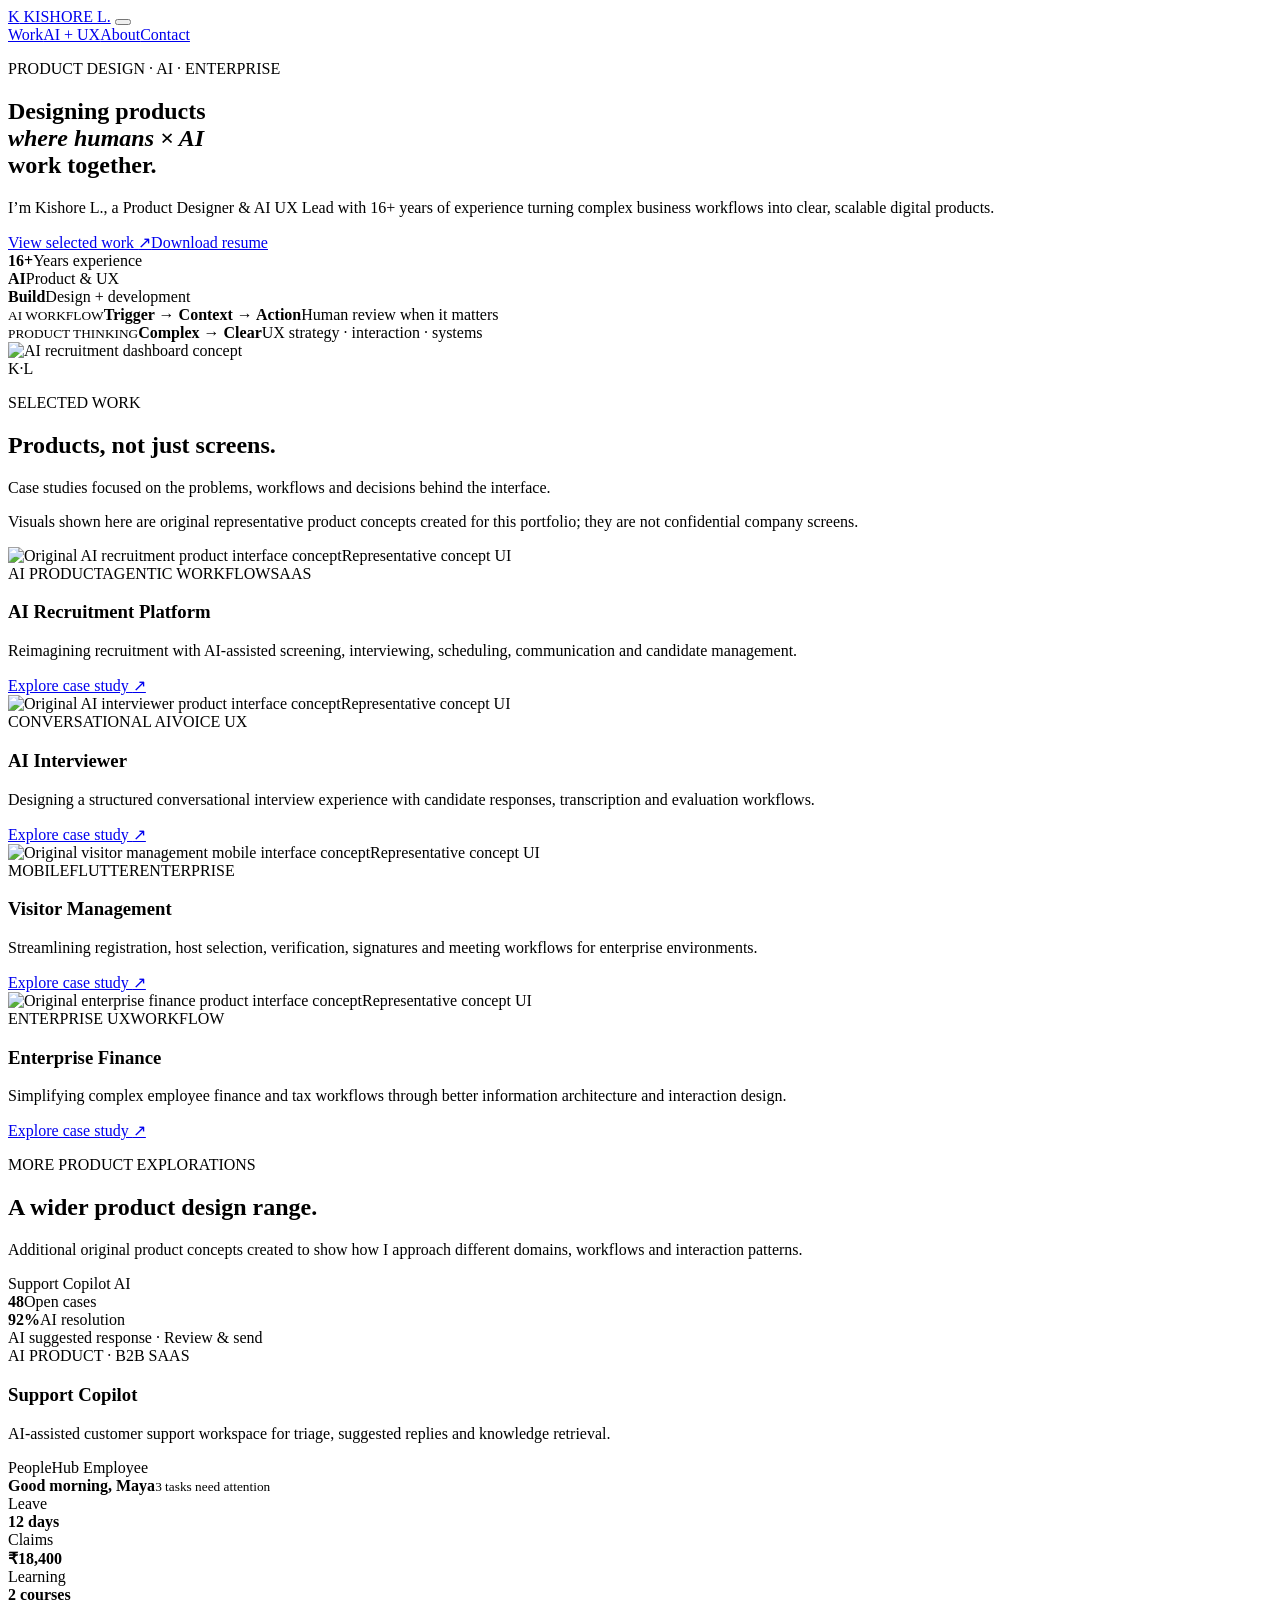
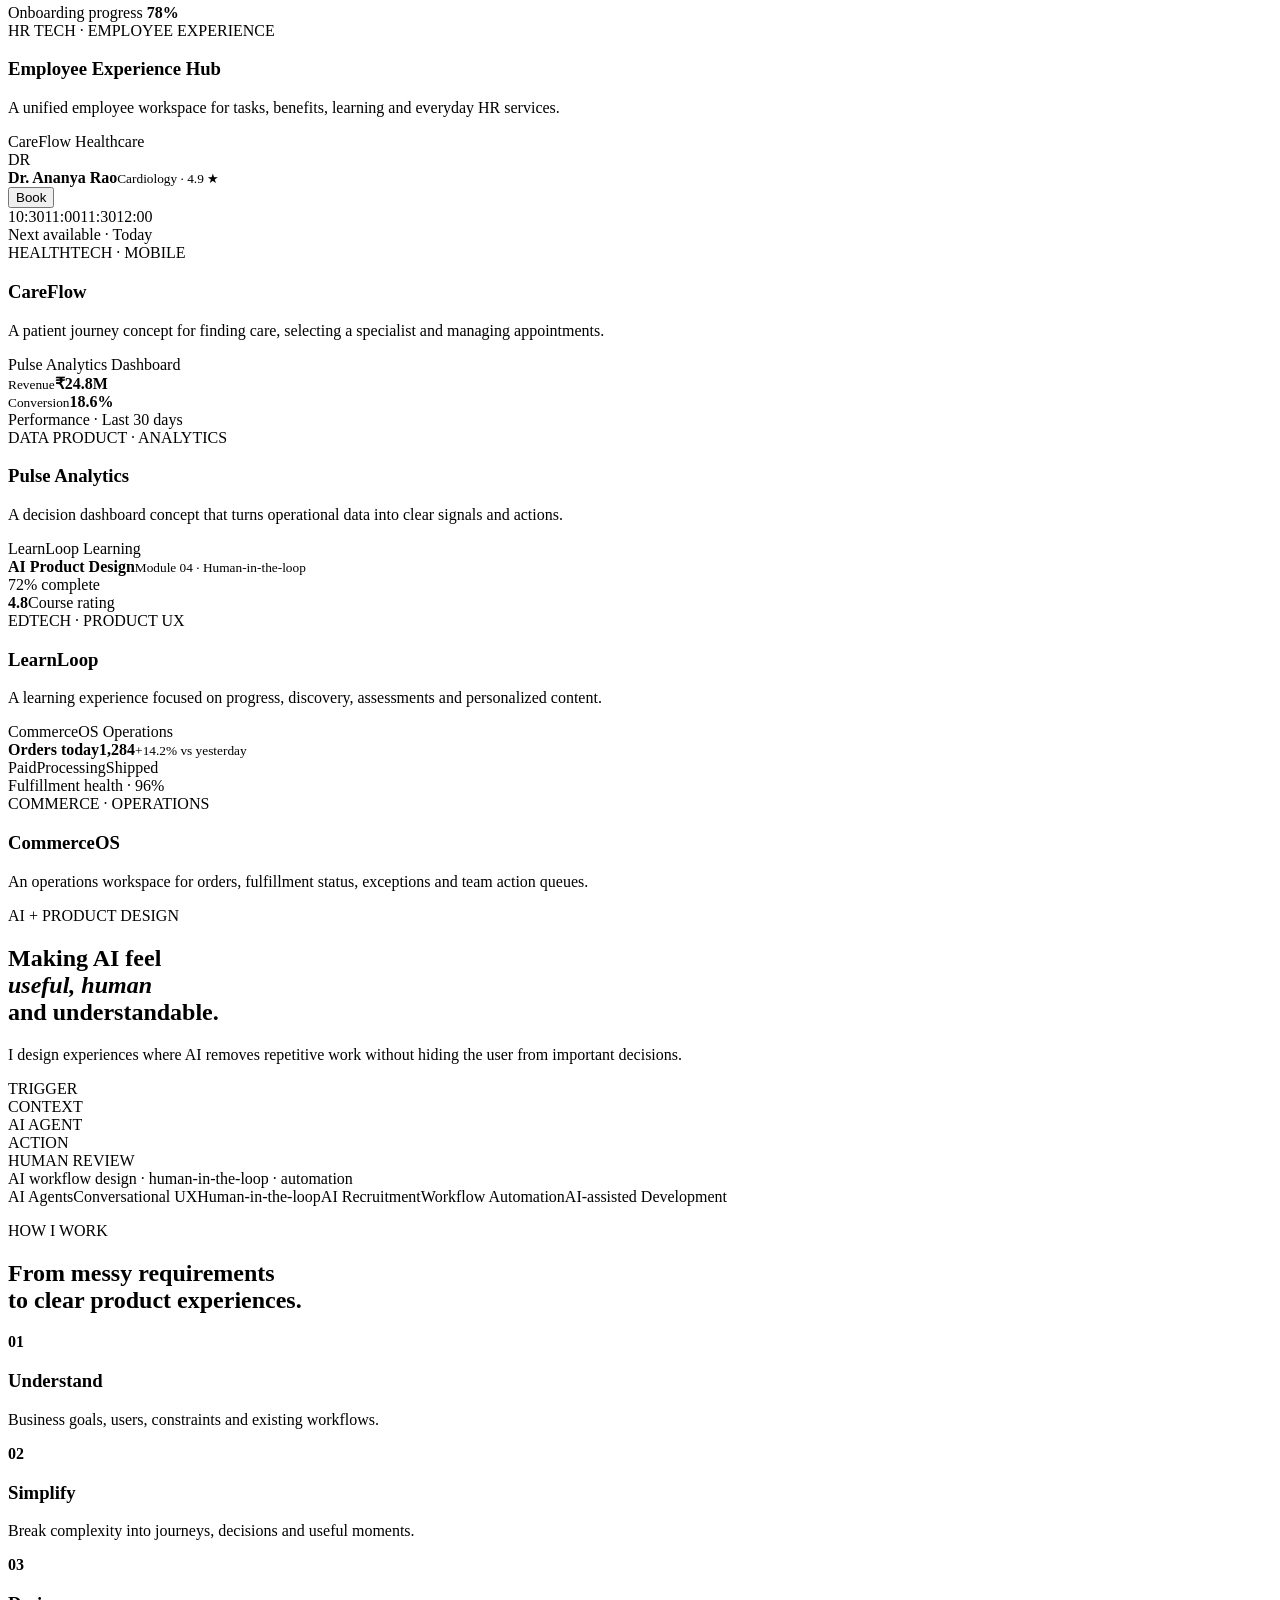
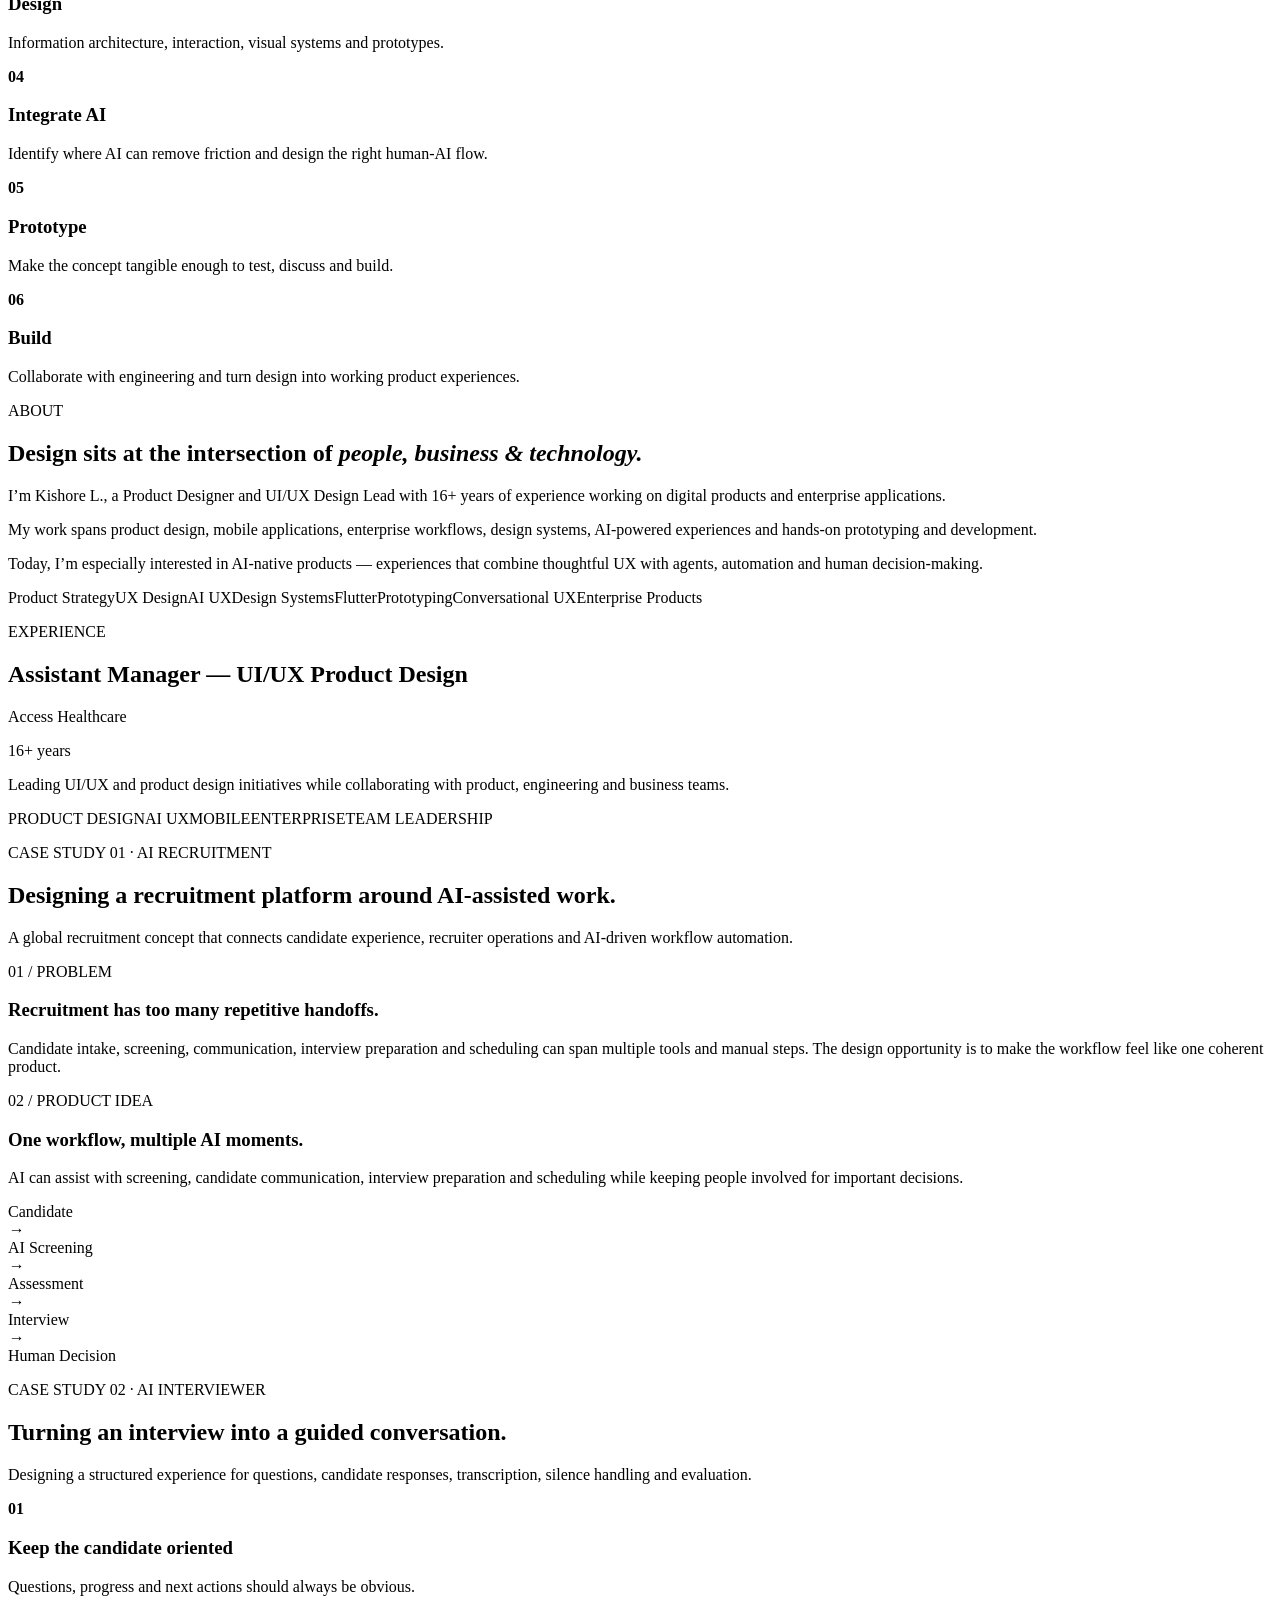
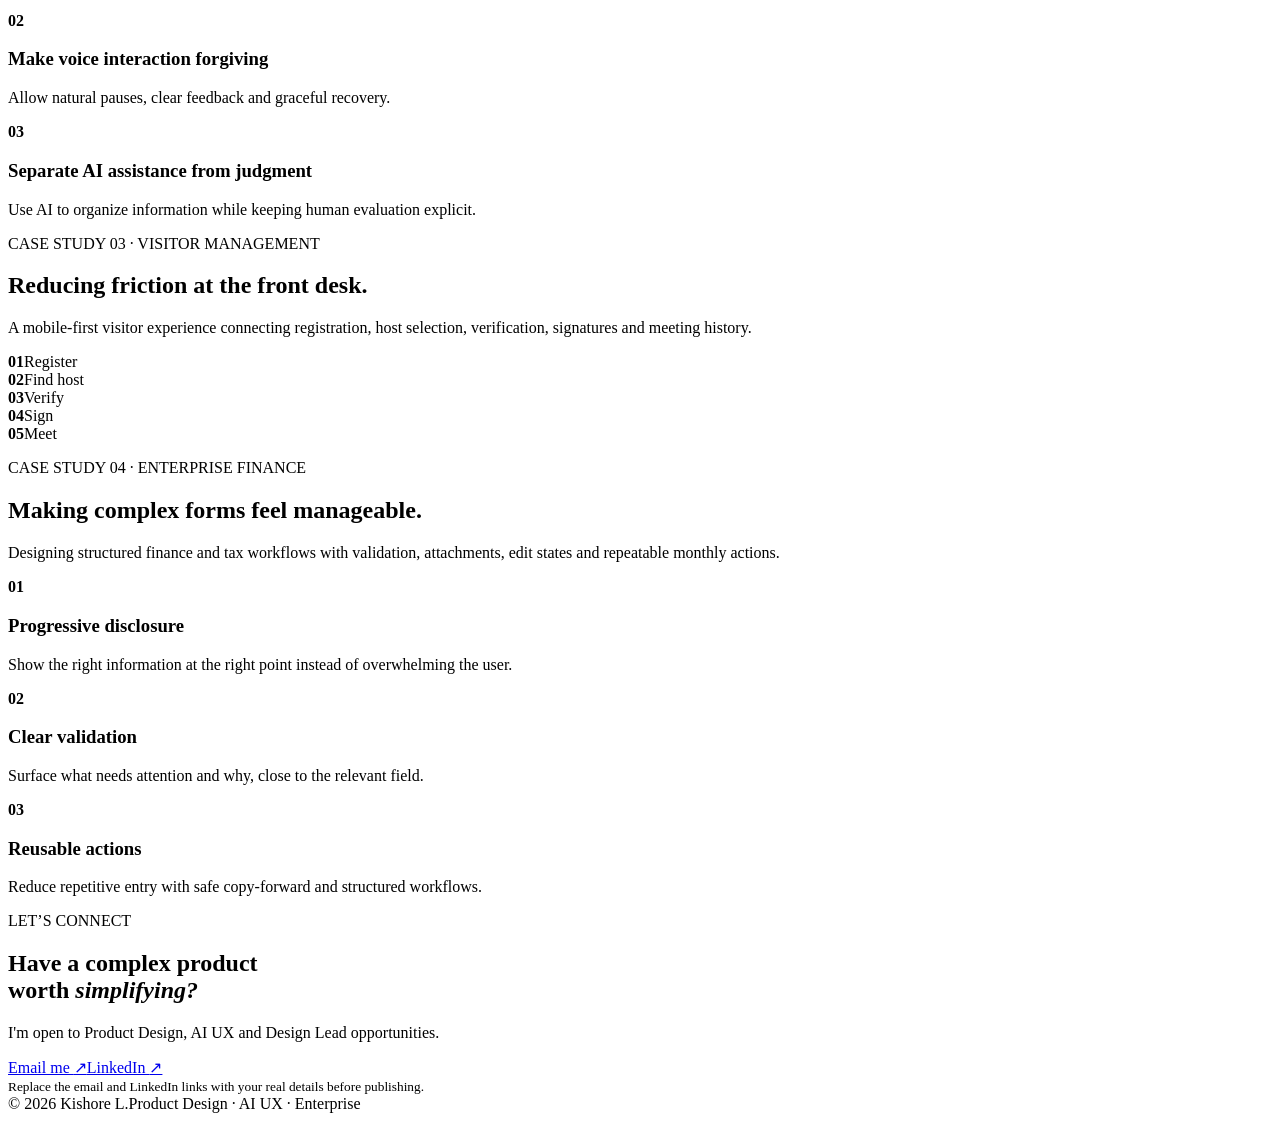
==== index.html @ 714f7d5d "Add portfolio website files" ====
<!doctype html>
<html lang="en">
<head>
  <meta charset="utf-8" />
  <meta name="viewport" content="width=device-width, initial-scale=1" />
  <meta name="description" content="Kishore L. — Product Designer & AI UX Lead. 16+ years designing digital products, enterprise experiences and AI-powered workflows." />
  <title>Kishore L. — Product Designer & AI UX Lead</title>
  <link rel="preconnect" href="https://fonts.googleapis.com">
  <link rel="preconnect" href="https://fonts.gstatic.com" crossorigin>
  <link href="https://fonts.googleapis.com/css2?family=DM+Sans:wght@400;500;600;700&family=Space+Grotesk:wght@500;600;700&display=swap" rel="stylesheet">
  <link rel="stylesheet" href="styles.css" />
</head>
<body>
  <div class="noise"></div>
  <header class="nav-wrap">
    <nav class="nav container">
      <a class="brand" href="#top" aria-label="Kishore home"><span>K</span> KISHORE L.</a>
      <button class="menu-btn" aria-label="Open menu" aria-expanded="false"><i></i><i></i></button>
      <div class="nav-links">
        <a href="#work">Work</a><a href="#ai">AI + UX</a><a href="#about">About</a><a href="#contact">Contact</a>
      </div>
    </nav>
  </header>

  <main id="top">
    <section class="hero container">
      <div class="hero-copy reveal">
        <p class="eyebrow"><span class="dot"></span> PRODUCT DESIGN · AI · ENTERPRISE</p>
        <h1>Designing products<br><em>where humans × AI</em><br>work together.</h1>
        <p class="hero-text">I’m Kishore L., a Product Designer & AI UX Lead with 16+ years of experience turning complex business workflows into clear, scalable digital products.</p>
        <div class="hero-actions"><a class="btn primary" href="#work">View selected work <span>↗</span></a><a class="btn ghost" href="resume.pdf" download>Download resume</a></div>
        <div class="hero-meta"><div><strong>16+</strong><span>Years experience</span></div><div><strong>AI</strong><span>Product & UX</span></div><div><strong>Build</strong><span>Design + development</span></div></div>
      </div>
      <div class="hero-art reveal delay-1" aria-hidden="true">
        <div class="orb orb-a"></div><div class="orb orb-b"></div><div class="grid"></div>
        <div class="floating-card card-a"><small>AI WORKFLOW</small><b>Trigger → Context → Action</b><span>Human review when it matters</span></div>
        <div class="floating-card card-b"><small>PRODUCT THINKING</small><b>Complex → Clear</b><span>UX strategy · interaction · systems</span></div>
        <div class="hero-screen"><img src="assets/recruitment-screen.png" alt="AI recruitment dashboard concept" /></div><div class="monogram">K<span>·</span>L</div>
      </div>
    </section>

    <section id="work" class="section container">
      <div class="section-head reveal"><p class="eyebrow">SELECTED WORK</p><h2>Products, not just screens.</h2><p>Case studies focused on the problems, workflows and decisions behind the interface.</p></div><p class="visual-note reveal">Visuals shown here are original representative product concepts created for this portfolio; they are not confidential company screens.</p>
      <div class="work-grid">
        <article class="project project-feature reveal">
          <div class="project-visual screen-visual"><img src="assets/recruitment-screen.png" alt="Original AI recruitment product interface concept" loading="lazy"><span class="visual-label">Representative concept UI</span></div>
          <div class="project-body"><div class="tags"><span>AI PRODUCT</span><span>AGENTIC WORKFLOW</span><span>SAAS</span></div><h3>AI Recruitment Platform</h3><p>Reimagining recruitment with AI-assisted screening, interviewing, scheduling, communication and candidate management.</p><a href="#case-recruitment" class="case-link">Explore case study <span>↗</span></a></div>
        </article>
        <article class="project reveal delay-1">
          <div class="project-visual screen-visual"><img src="assets/interviewer-screen.png" alt="Original AI interviewer product interface concept" loading="lazy"><span class="visual-label">Representative concept UI</span></div>
          <div class="project-body"><div class="tags"><span>CONVERSATIONAL AI</span><span>VOICE UX</span></div><h3>AI Interviewer</h3><p>Designing a structured conversational interview experience with candidate responses, transcription and evaluation workflows.</p><a href="#case-interviewer" class="case-link">Explore case study <span>↗</span></a></div>
        </article>
        <article class="project reveal delay-2">
          <div class="project-visual screen-visual"><img src="assets/visitor-screen.png" alt="Original visitor management mobile interface concept" loading="lazy"><span class="visual-label">Representative concept UI</span></div>
          <div class="project-body"><div class="tags"><span>MOBILE</span><span>FLUTTER</span><span>ENTERPRISE</span></div><h3>Visitor Management</h3><p>Streamlining registration, host selection, verification, signatures and meeting workflows for enterprise environments.</p><a href="#case-visitor" class="case-link">Explore case study <span>↗</span></a></div>
        </article>
        <article class="project reveal">
          <div class="project-visual screen-visual"><img src="assets/finance-screen.png" alt="Original enterprise finance product interface concept" loading="lazy"><span class="visual-label">Representative concept UI</span></div>
          <div class="project-body"><div class="tags"><span>ENTERPRISE UX</span><span>WORKFLOW</span></div><h3>Enterprise Finance</h3><p>Simplifying complex employee finance and tax workflows through better information architecture and interaction design.</p><a href="#case-finance" class="case-link">Explore case study <span>↗</span></a></div>
        </article>
      </div>
      <section class="concepts-wrap">
        <div class="section-head compact reveal"><p class="eyebrow">MORE PRODUCT EXPLORATIONS</p><h2>A wider product design range.</h2><p>Additional original product concepts created to show how I approach different domains, workflows and interaction patterns.</p></div>
        <div class="concept-grid">
          <article class="concept-card reveal"><div class="concept-art support-art"><div class="mini-top">Support Copilot <span>AI</span></div><div class="mini-row"><b>48</b><span>Open cases</span><i></i></div><div class="mini-row"><b>92%</b><span>AI resolution</span><i></i></div><div class="mini-chat">AI suggested response · Review & send</div></div><div class="concept-body"><span>AI PRODUCT · B2B SAAS</span><h3>Support Copilot</h3><p>AI-assisted customer support workspace for triage, suggested replies and knowledge retrieval.</p></div></article>
          <article class="concept-card reveal delay-1"><div class="concept-art employee-art"><div class="mini-top">PeopleHub <span>Employee</span></div><div class="profile-strip"><b>Good morning, Maya</b><small>3 tasks need attention</small></div><div class="tile-row"><div>Leave<br><b>12 days</b></div><div>Claims<br><b>₹18,400</b></div><div>Learning<br><b>2 courses</b></div></div><div class="mini-progress">Onboarding progress <strong>78%</strong></div></div><div class="concept-body"><span>HR TECH · EMPLOYEE EXPERIENCE</span><h3>Employee Experience Hub</h3><p>A unified employee workspace for tasks, benefits, learning and everyday HR services.</p></div></article>
          <article class="concept-card reveal delay-2"><div class="concept-art health-art"><div class="mini-top">CareFlow <span>Healthcare</span></div><div class="doctor-card"><div class="avatar">DR</div><div><b>Dr. Ananya Rao</b><small>Cardiology · 4.9 ★</small></div><button>Book</button></div><div class="slot-row"><span>10:30</span><span class="active">11:00</span><span>11:30</span><span>12:00</span></div><div class="mini-note">Next available · Today</div></div><div class="concept-body"><span>HEALTHTECH · MOBILE</span><h3>CareFlow</h3><p>A patient journey concept for finding care, selecting a specialist and managing appointments.</p></div></article>
          <article class="concept-card reveal"><div class="concept-art analytics-art"><div class="mini-top">Pulse Analytics <span>Dashboard</span></div><div class="metric-row"><div><small>Revenue</small><b>₹24.8M</b></div><div><small>Conversion</small><b>18.6%</b></div></div><div class="chart-bars"><i></i><i></i><i></i><i></i><i></i><i></i><i></i></div><div class="mini-note">Performance · Last 30 days</div></div><div class="concept-body"><span>DATA PRODUCT · ANALYTICS</span><h3>Pulse Analytics</h3><p>A decision dashboard concept that turns operational data into clear signals and actions.</p></div></article>
          <article class="concept-card reveal delay-1"><div class="concept-art learning-art"><div class="mini-top">LearnLoop <span>Learning</span></div><div class="course-card"><b>AI Product Design</b><small>Module 04 · Human-in-the-loop</small><div class="lesson-progress"><i></i></div><span>72% complete</span></div><div class="mini-row"><b>4.8</b><span>Course rating</span><i></i></div></div><div class="concept-body"><span>EDTECH · PRODUCT UX</span><h3>LearnLoop</h3><p>A learning experience focused on progress, discovery, assessments and personalized content.</p></div></article>
          <article class="concept-card reveal delay-2"><div class="concept-art commerce-art"><div class="mini-top">CommerceOS <span>Operations</span></div><div class="order-card"><b>Orders today</b><strong>1,284</strong><small>+14.2% vs yesterday</small></div><div class="status-row"><span>Paid</span><span>Processing</span><span>Shipped</span></div><div class="mini-note">Fulfillment health · 96%</div></div><div class="concept-body"><span>COMMERCE · OPERATIONS</span><h3>CommerceOS</h3><p>An operations workspace for orders, fulfillment status, exceptions and team action queues.</p></div></article>
        </div>
      </section>
    </section>

    <section id="ai" class="ai-section">
      <div class="container ai-inner">
        <div class="ai-copy reveal"><p class="eyebrow light">AI + PRODUCT DESIGN</p><h2>Making AI feel<br><em>useful, human</em><br>and understandable.</h2><p>I design experiences where AI removes repetitive work without hiding the user from important decisions.</p></div>
        <div class="ai-system reveal delay-1"><div class="node node-trigger">TRIGGER</div><div class="connector c1"></div><div class="node node-context">CONTEXT</div><div class="connector c2"></div><div class="node node-agent">AI AGENT</div><div class="connector c3"></div><div class="node node-action">ACTION</div><div class="connector c4"></div><div class="node node-human">HUMAN REVIEW</div><div class="system-caption">AI workflow design · human-in-the-loop · automation</div></div>
        <div class="ai-pills reveal"><span>AI Agents</span><span>Conversational UX</span><span>Human-in-the-loop</span><span>AI Recruitment</span><span>Workflow Automation</span><span>AI-assisted Development</span></div>
      </div>
    </section>

    <section class="process section container"><div class="section-head reveal"><p class="eyebrow">HOW I WORK</p><h2>From messy requirements<br>to clear product experiences.</h2></div><div class="steps"><div class="step reveal"><b>01</b><h3>Understand</h3><p>Business goals, users, constraints and existing workflows.</p></div><div class="step reveal delay-1"><b>02</b><h3>Simplify</h3><p>Break complexity into journeys, decisions and useful moments.</p></div><div class="step reveal delay-2"><b>03</b><h3>Design</h3><p>Information architecture, interaction, visual systems and prototypes.</p></div><div class="step reveal delay-3"><b>04</b><h3>Integrate AI</h3><p>Identify where AI can remove friction and design the right human-AI flow.</p></div><div class="step reveal"><b>05</b><h3>Prototype</h3><p>Make the concept tangible enough to test, discuss and build.</p></div><div class="step reveal delay-1"><b>06</b><h3>Build</h3><p>Collaborate with engineering and turn design into working product experiences.</p></div></div></section>

    <section id="about" class="about section"><div class="container about-grid"><div class="about-title reveal"><p class="eyebrow">ABOUT</p><h2>Design sits at the intersection of <em>people, business & technology.</em></h2></div><div class="about-copy reveal delay-1"><p>I’m Kishore L., a Product Designer and UI/UX Design Lead with 16+ years of experience working on digital products and enterprise applications.</p><p>My work spans product design, mobile applications, enterprise workflows, design systems, AI-powered experiences and hands-on prototyping and development.</p><p>Today, I’m especially interested in AI-native products — experiences that combine thoughtful UX with agents, automation and human decision-making.</p><div class="skill-cloud"><span>Product Strategy</span><span>UX Design</span><span>AI UX</span><span>Design Systems</span><span>Flutter</span><span>Prototyping</span><span>Conversational UX</span><span>Enterprise Products</span></div></div></div></section>

    <section class="experience section container"><div class="experience-card reveal"><div><p class="eyebrow">EXPERIENCE</p><h2>Assistant Manager — UI/UX Product Design</h2><p class="company">Access Healthcare</p></div><div class="experience-right"><span>16+ years</span><p>Leading UI/UX and product design initiatives while collaborating with product, engineering and business teams.</p><div class="exp-tags"><span>PRODUCT DESIGN</span><span>AI UX</span><span>MOBILE</span><span>ENTERPRISE</span><span>TEAM LEADERSHIP</span></div></div></div></section>

    <section class="case-study section container" id="case-recruitment"><div class="case-header reveal"><p class="eyebrow">CASE STUDY 01 · AI RECRUITMENT</p><h2>Designing a recruitment platform around AI-assisted work.</h2><p class="case-lead">A global recruitment concept that connects candidate experience, recruiter operations and AI-driven workflow automation.</p></div><div class="case-grid"><div class="case-block reveal"><span>01 / PROBLEM</span><h3>Recruitment has too many repetitive handoffs.</h3><p>Candidate intake, screening, communication, interview preparation and scheduling can span multiple tools and manual steps. The design opportunity is to make the workflow feel like one coherent product.</p></div><div class="case-block reveal delay-1"><span>02 / PRODUCT IDEA</span><h3>One workflow, multiple AI moments.</h3><p>AI can assist with screening, candidate communication, interview preparation and scheduling while keeping people involved for important decisions.</p></div><div class="case-flow reveal"><div>Candidate</div><i>→</i><div>AI Screening</div><i>→</i><div>Assessment</div><i>→</i><div>Interview</div><i>→</i><div>Human Decision</div></div></div></section>

    <section class="case-study section container" id="case-interviewer"><div class="case-header reveal"><p class="eyebrow">CASE STUDY 02 · AI INTERVIEWER</p><h2>Turning an interview into a guided conversation.</h2><p class="case-lead">Designing a structured experience for questions, candidate responses, transcription, silence handling and evaluation.</p></div><div class="principles"><div class="principle reveal"><b>01</b><h3>Keep the candidate oriented</h3><p>Questions, progress and next actions should always be obvious.</p></div><div class="principle reveal delay-1"><b>02</b><h3>Make voice interaction forgiving</h3><p>Allow natural pauses, clear feedback and graceful recovery.</p></div><div class="principle reveal delay-2"><b>03</b><h3>Separate AI assistance from judgment</h3><p>Use AI to organize information while keeping human evaluation explicit.</p></div></div></section>

    <section class="case-study section container" id="case-visitor"><div class="case-header reveal"><p class="eyebrow">CASE STUDY 03 · VISITOR MANAGEMENT</p><h2>Reducing friction at the front desk.</h2><p class="case-lead">A mobile-first visitor experience connecting registration, host selection, verification, signatures and meeting history.</p></div><div class="journey reveal"><div><b>01</b><span>Register</span></div><div><b>02</b><span>Find host</span></div><div><b>03</b><span>Verify</span></div><div><b>04</b><span>Sign</span></div><div><b>05</b><span>Meet</span></div></div></section>

    <section class="case-study section container" id="case-finance"><div class="case-header reveal"><p class="eyebrow">CASE STUDY 04 · ENTERPRISE FINANCE</p><h2>Making complex forms feel manageable.</h2><p class="case-lead">Designing structured finance and tax workflows with validation, attachments, edit states and repeatable monthly actions.</p></div><div class="principles"><div class="principle reveal"><b>01</b><h3>Progressive disclosure</h3><p>Show the right information at the right point instead of overwhelming the user.</p></div><div class="principle reveal delay-1"><b>02</b><h3>Clear validation</h3><p>Surface what needs attention and why, close to the relevant field.</p></div><div class="principle reveal delay-2"><b>03</b><h3>Reusable actions</h3><p>Reduce repetitive entry with safe copy-forward and structured workflows.</p></div></div></section>

    <section id="contact" class="contact section"><div class="container contact-inner reveal"><p class="eyebrow light">LET’S CONNECT</p><h2>Have a complex product<br>worth <em>simplifying?</em></h2><p>I'm open to Product Design, AI UX and Design Lead opportunities.</p><div class="contact-actions"><a class="btn light-btn" href="mailto:your.email@example.com">Email me <span>↗</span></a><a class="btn outline-light" href="https://www.linkedin.com/" target="_blank" rel="noreferrer">LinkedIn <span>↗</span></a></div><small>Replace the email and LinkedIn links with your real details before publishing.</small></div></section>
  </main>

  <footer class="footer"><div class="container"><span>© 2026 Kishore L.</span><span>Product Design · AI UX · Enterprise</span></div></footer>
  <script src="script.js"></script>
</body>
</html>
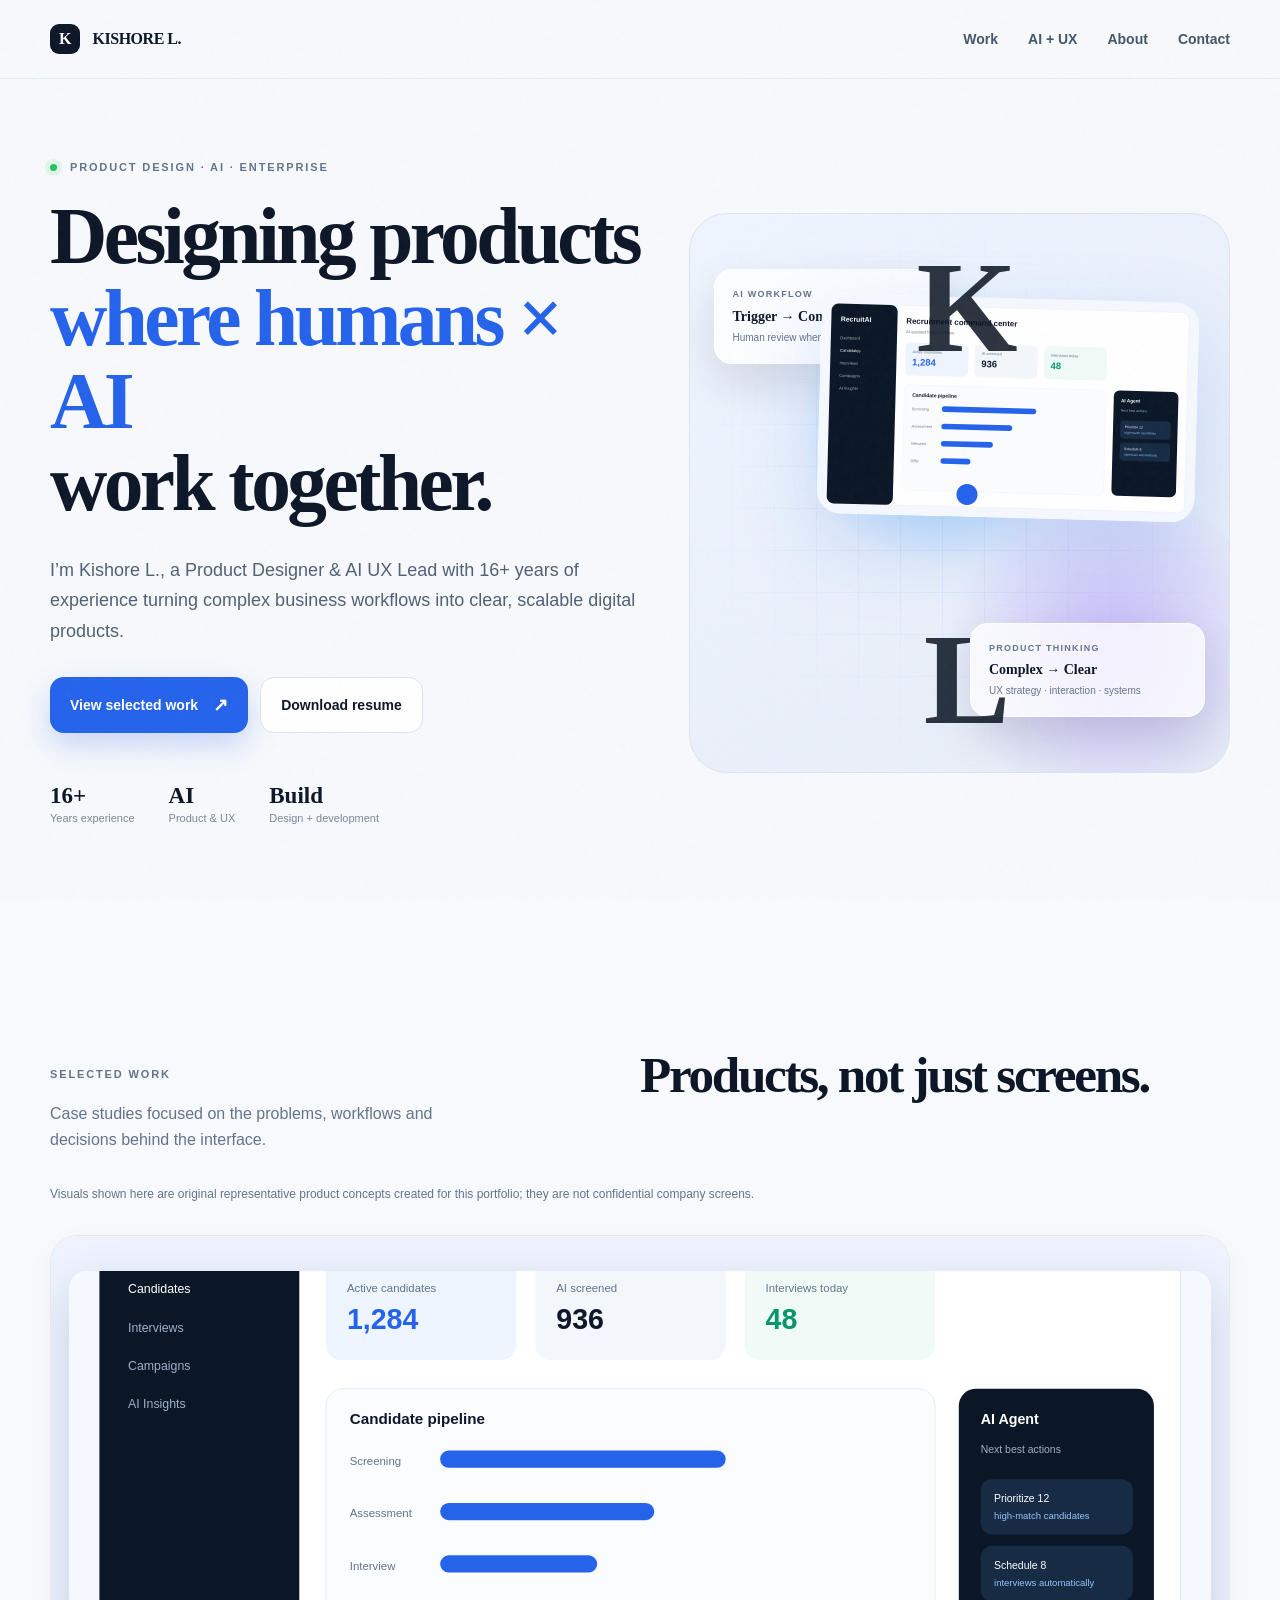
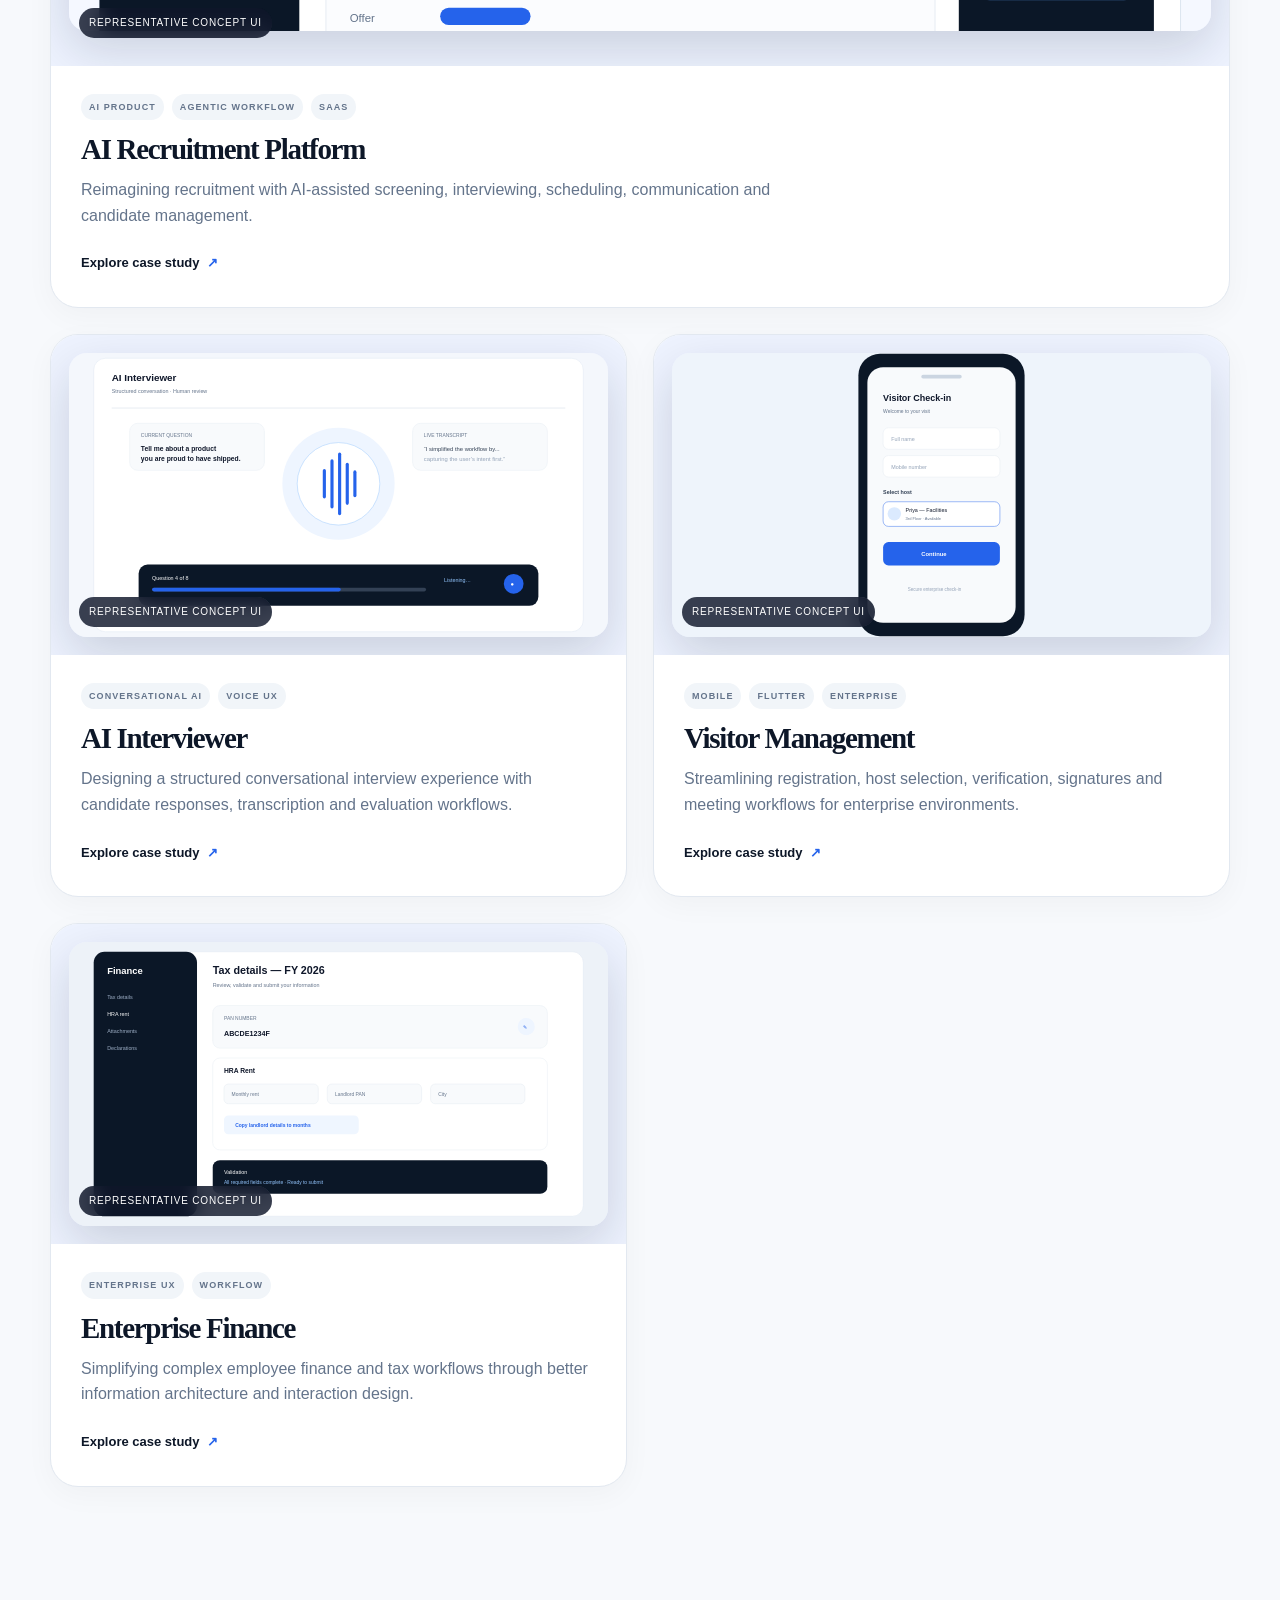
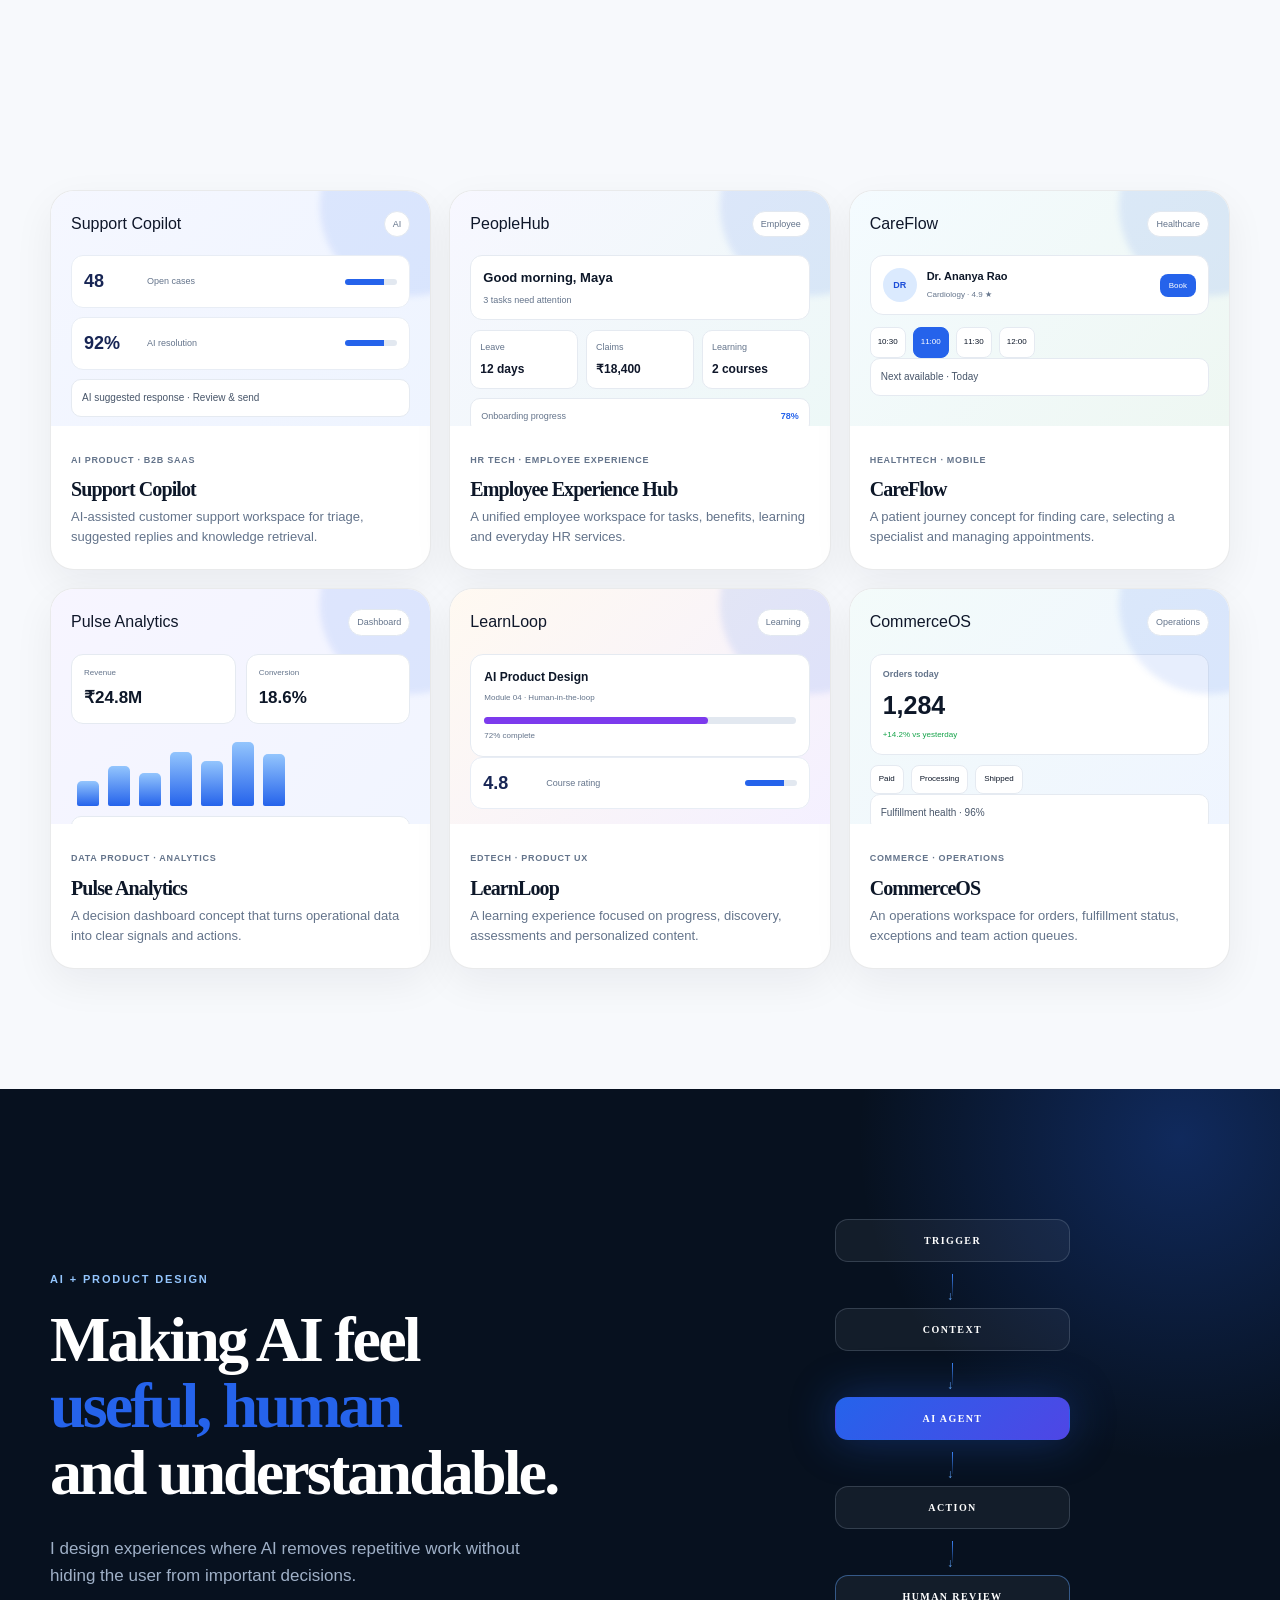
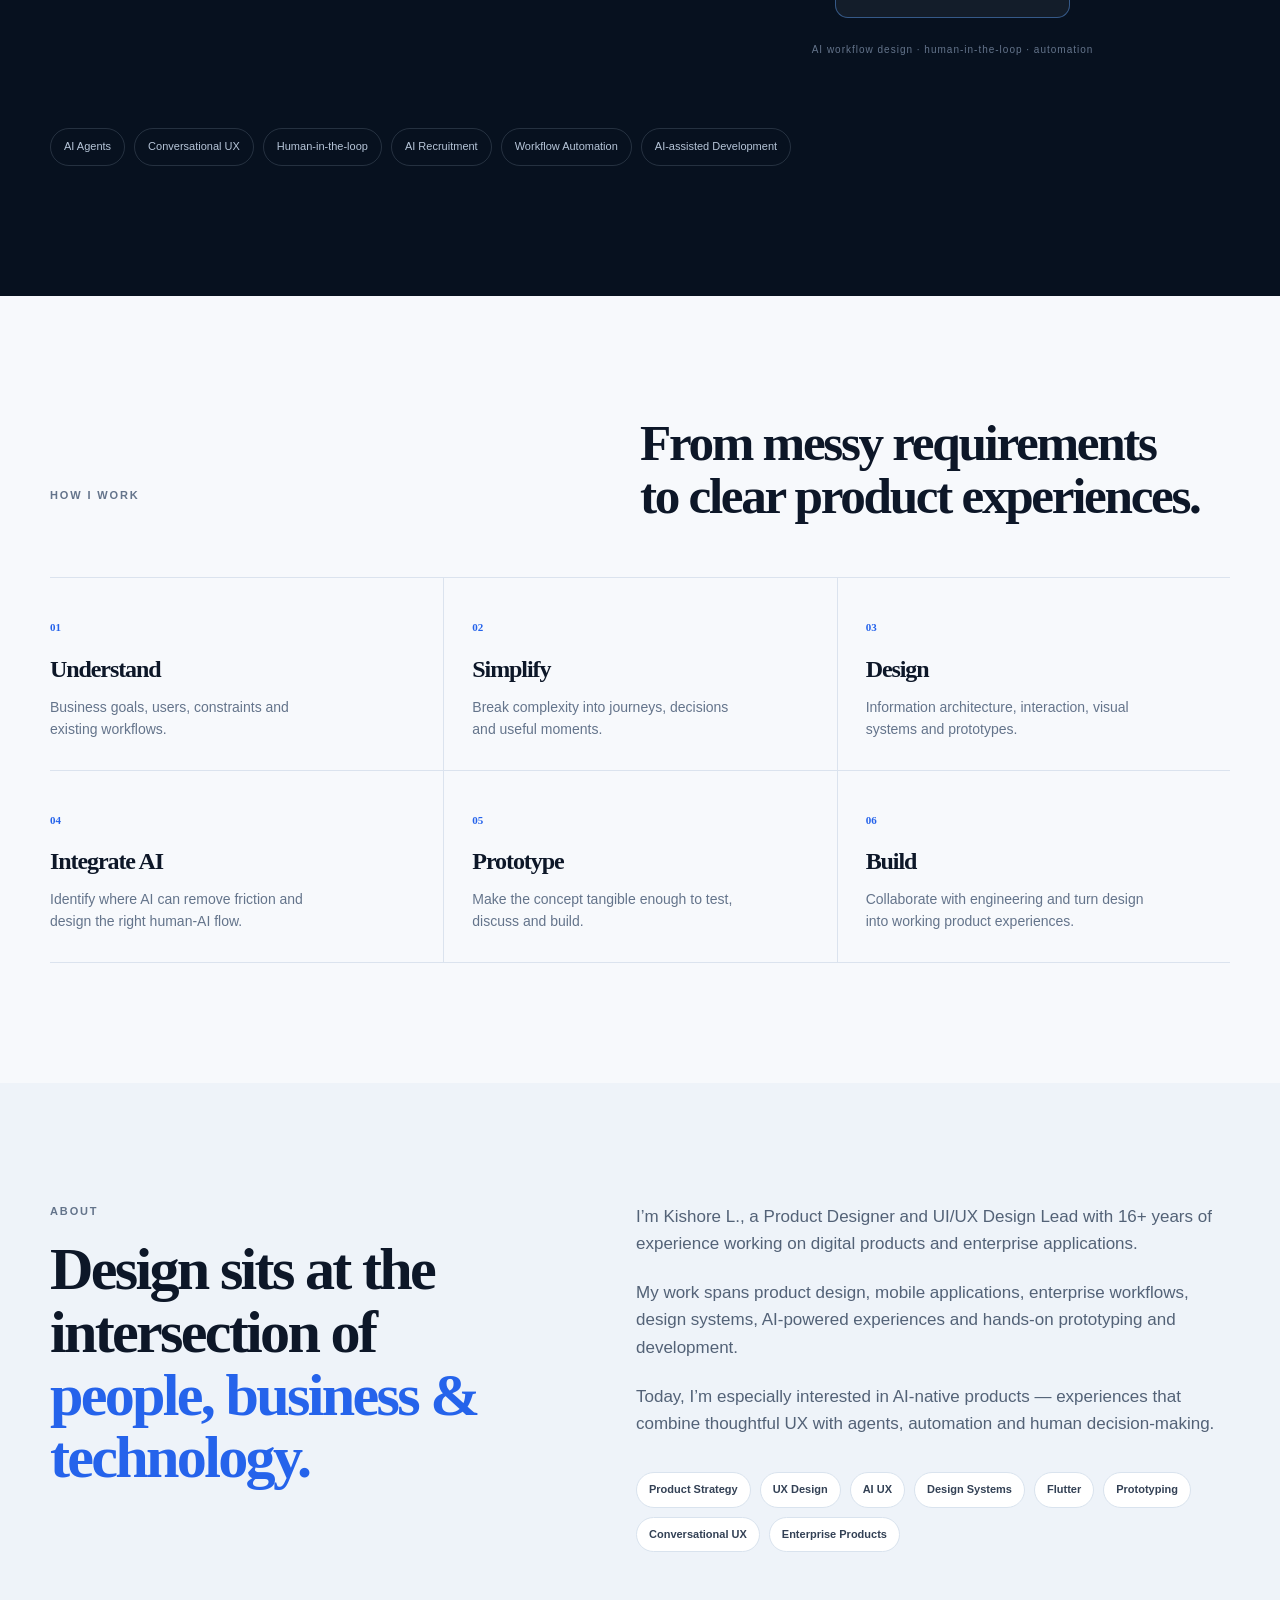
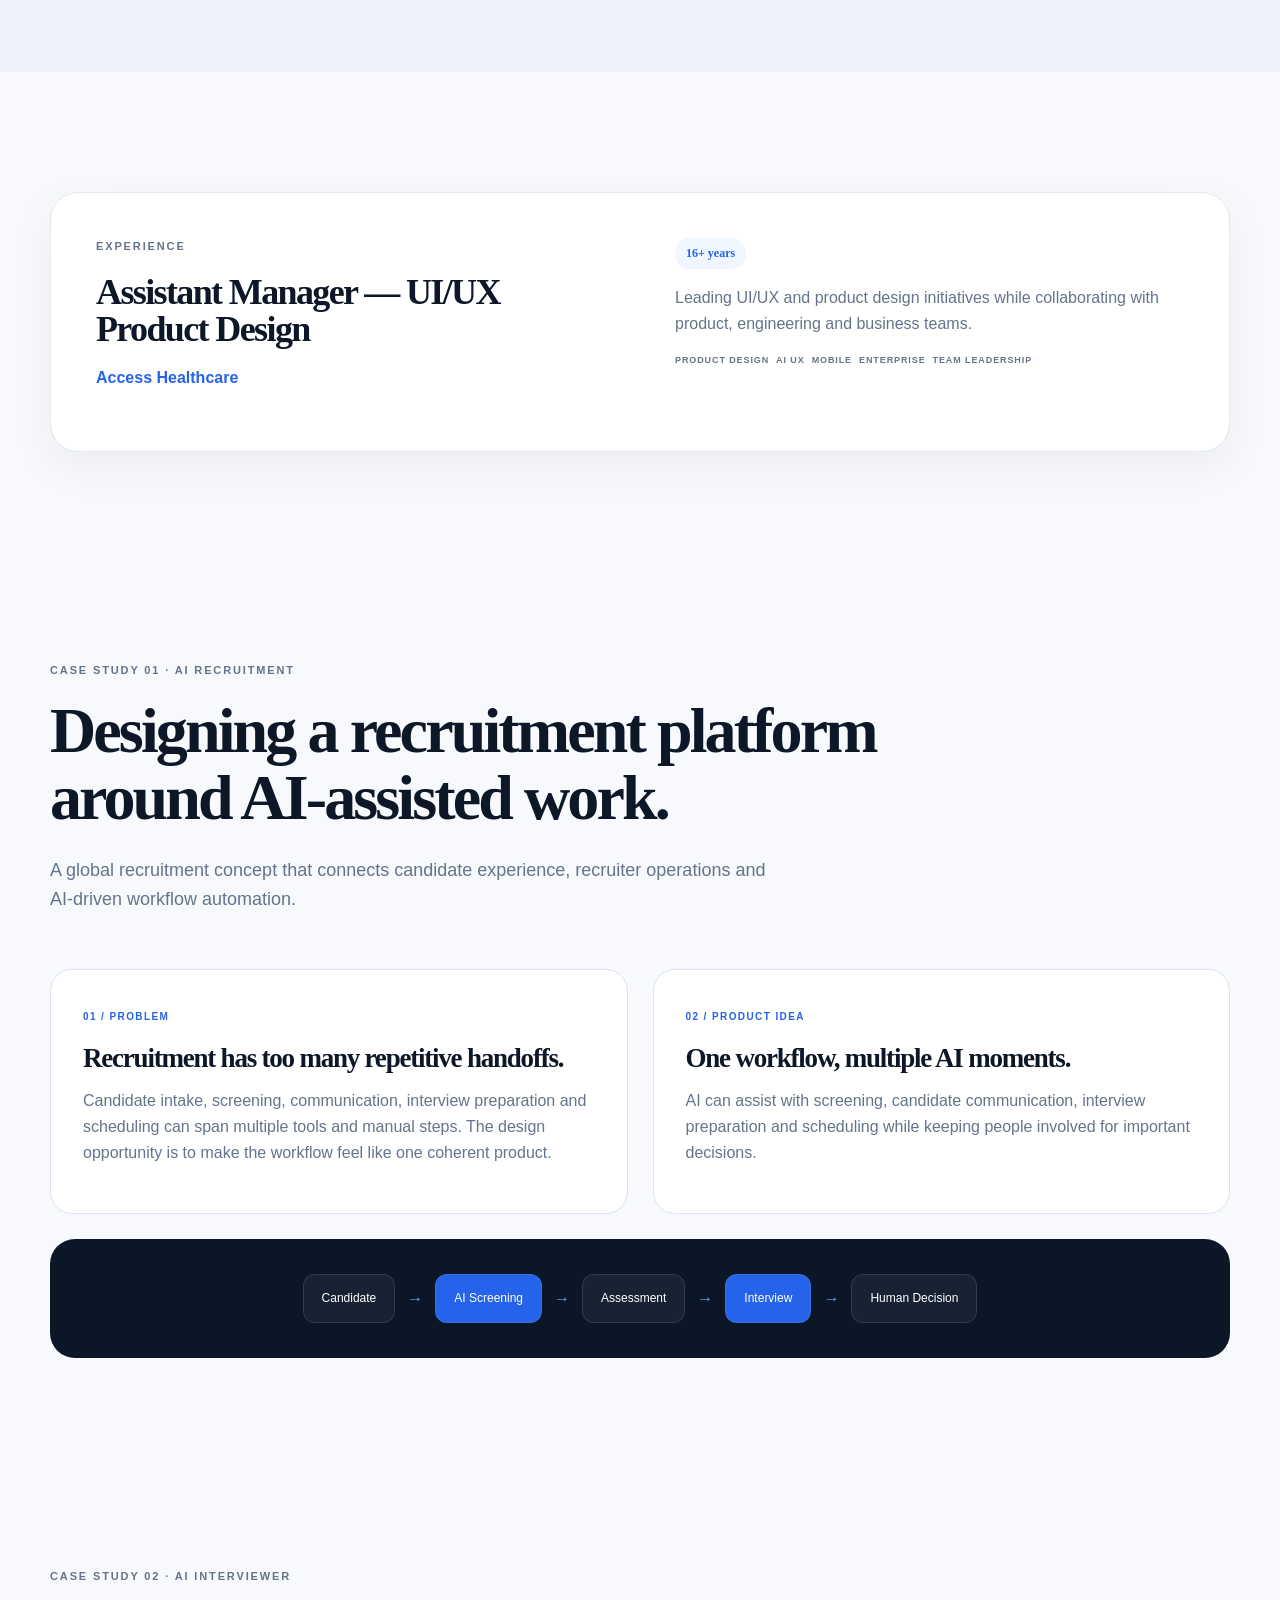
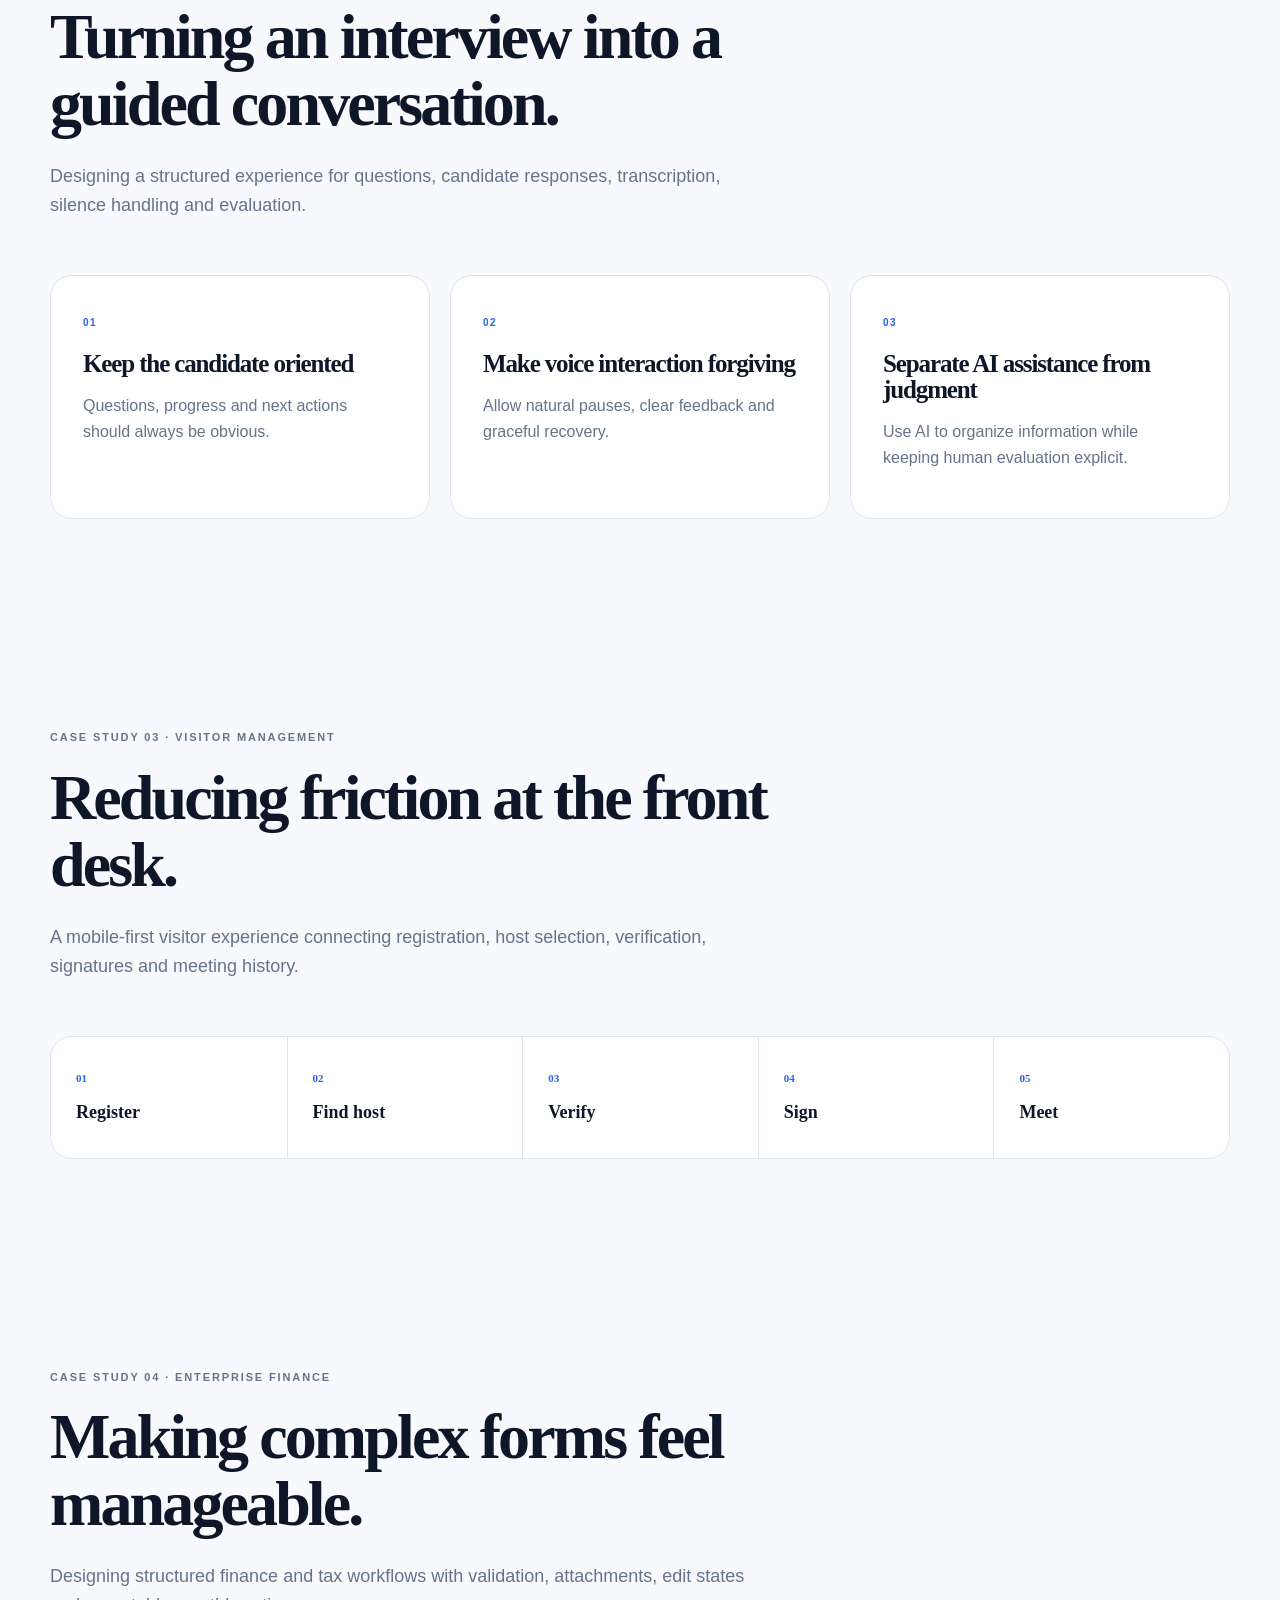
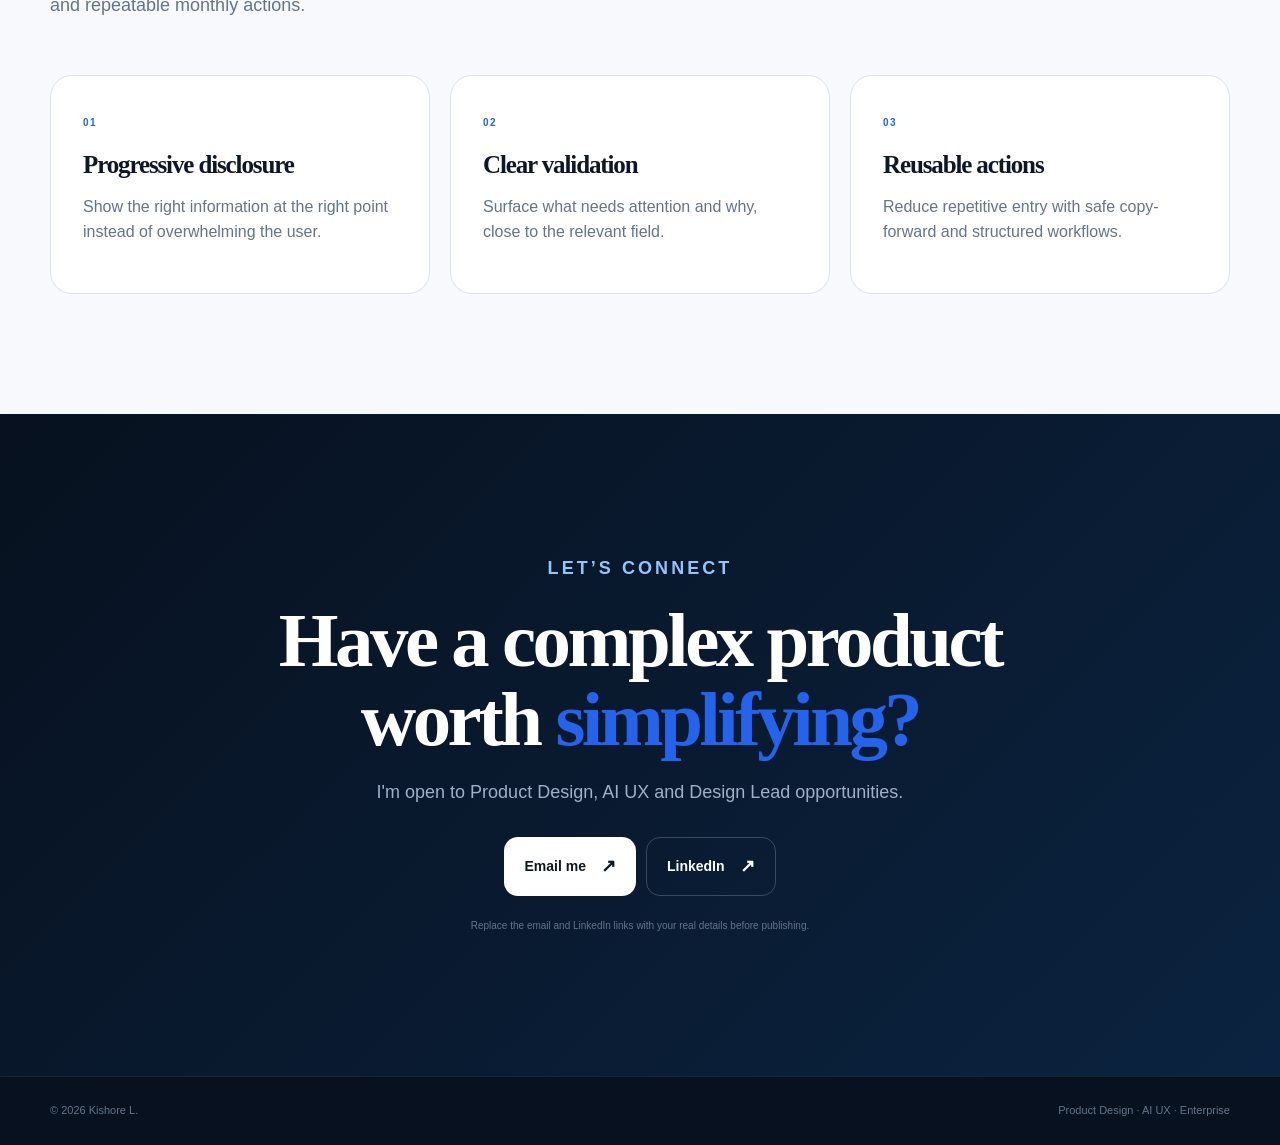
==== commit 618bc812: "Use lightweight SVG portfolio visuals" ====
--- a/index.html
+++ b/index.html
@@ -35,7 +35,7 @@
         <div class="orb orb-a"></div><div class="orb orb-b"></div><div class="grid"></div>
         <div class="floating-card card-a"><small>AI WORKFLOW</small><b>Trigger → Context → Action</b><span>Human review when it matters</span></div>
         <div class="floating-card card-b"><small>PRODUCT THINKING</small><b>Complex → Clear</b><span>UX strategy · interaction · systems</span></div>
-        <div class="hero-screen"><img src="assets/recruitment-screen.png" alt="AI recruitment dashboard concept" /></div><div class="monogram">K<span>·</span>L</div>
+        <div class="hero-screen"><img src="assets/recruitment-screen.svg" alt="AI recruitment dashboard concept" /></div><div class="monogram">K<span>·</span>L</div>
       </div>
     </section>
 
@@ -43,19 +43,19 @@
       <div class="section-head reveal"><p class="eyebrow">SELECTED WORK</p><h2>Products, not just screens.</h2><p>Case studies focused on the problems, workflows and decisions behind the interface.</p></div><p class="visual-note reveal">Visuals shown here are original representative product concepts created for this portfolio; they are not confidential company screens.</p>
       <div class="work-grid">
         <article class="project project-feature reveal">
-          <div class="project-visual screen-visual"><img src="assets/recruitment-screen.png" alt="Original AI recruitment product interface concept" loading="lazy"><span class="visual-label">Representative concept UI</span></div>
+          <div class="project-visual screen-visual"><img src="assets/recruitment-screen.svg" alt="Original AI recruitment product interface concept" loading="lazy"><span class="visual-label">Representative concept UI</span></div>
           <div class="project-body"><div class="tags"><span>AI PRODUCT</span><span>AGENTIC WORKFLOW</span><span>SAAS</span></div><h3>AI Recruitment Platform</h3><p>Reimagining recruitment with AI-assisted screening, interviewing, scheduling, communication and candidate management.</p><a href="#case-recruitment" class="case-link">Explore case study <span>↗</span></a></div>
         </article>
         <article class="project reveal delay-1">
-          <div class="project-visual screen-visual"><img src="assets/interviewer-screen.png" alt="Original AI interviewer product interface concept" loading="lazy"><span class="visual-label">Representative concept UI</span></div>
+          <div class="project-visual screen-visual"><img src="assets/interviewer-screen.svg" alt="Original AI interviewer product interface concept" loading="lazy"><span class="visual-label">Representative concept UI</span></div>
           <div class="project-body"><div class="tags"><span>CONVERSATIONAL AI</span><span>VOICE UX</span></div><h3>AI Interviewer</h3><p>Designing a structured conversational interview experience with candidate responses, transcription and evaluation workflows.</p><a href="#case-interviewer" class="case-link">Explore case study <span>↗</span></a></div>
         </article>
         <article class="project reveal delay-2">
-          <div class="project-visual screen-visual"><img src="assets/visitor-screen.png" alt="Original visitor management mobile interface concept" loading="lazy"><span class="visual-label">Representative concept UI</span></div>
+          <div class="project-visual screen-visual"><img src="assets/visitor-screen.svg" alt="Original visitor management mobile interface concept" loading="lazy"><span class="visual-label">Representative concept UI</span></div>
           <div class="project-body"><div class="tags"><span>MOBILE</span><span>FLUTTER</span><span>ENTERPRISE</span></div><h3>Visitor Management</h3><p>Streamlining registration, host selection, verification, signatures and meeting workflows for enterprise environments.</p><a href="#case-visitor" class="case-link">Explore case study <span>↗</span></a></div>
         </article>
         <article class="project reveal">
-          <div class="project-visual screen-visual"><img src="assets/finance-screen.png" alt="Original enterprise finance product interface concept" loading="lazy"><span class="visual-label">Representative concept UI</span></div>
+          <div class="project-visual screen-visual"><img src="assets/finance-screen.svg" alt="Original enterprise finance product interface concept" loading="lazy"><span class="visual-label">Representative concept UI</span></div>
           <div class="project-body"><div class="tags"><span>ENTERPRISE UX</span><span>WORKFLOW</span></div><h3>Enterprise Finance</h3><p>Simplifying complex employee finance and tax workflows through better information architecture and interaction design.</p><a href="#case-finance" class="case-link">Explore case study <span>↗</span></a></div>
         </article>
       </div>
--- a/styles.css
+++ b/styles.css
@@ -0,0 +1,26 @@
+:root{--ink:#0d1728;--muted:#64748b;--line:#dbe3ee;--paper:#f7f9fc;--white:#fff;--blue:#2563eb;--blue2:#60a5fa;--navy:#07111f;--navy2:#0c1d33;--radius:28px;--shadow:0 24px 70px rgba(15,23,42,.12)}*{box-sizing:border-box}html{scroll-behavior:smooth}body{margin:0;background:var(--paper);color:var(--ink);font-family:'DM Sans',sans-serif;line-height:1.6}.noise{position:fixed;inset:0;pointer-events:none;opacity:.025;background-image:url("data:image/svg+xml,%3Csvg viewBox='0 0 180 180' xmlns='http://www.w3.org/2000/svg'%3E%3Cfilter id='n'%3E%3CfeTurbulence type='fractalNoise' baseFrequency='.9' numOctaves='4' stitchTiles='stitch'/%3E%3C/filter%3E%3Crect width='100%25' height='100%25' filter='url(%23n)'/%3E%3C/svg%3E");z-index:50}.container{width:min(1180px,calc(100% - 48px));margin:auto}.nav-wrap{position:sticky;top:0;z-index:40;background:rgba(247,249,252,.82);backdrop-filter:blur(18px);border-bottom:1px solid rgba(219,227,238,.65)}.nav{height:78px;display:flex;align-items:center;justify-content:space-between}.brand{font-family:'Space Grotesk';font-weight:700;letter-spacing:-.03em;color:var(--ink);text-decoration:none}.brand span{display:inline-grid;place-items:center;width:30px;height:30px;margin-right:9px;border-radius:9px;background:var(--ink);color:#fff}.nav-links{display:flex;gap:30px}.nav-links a{color:#475569;text-decoration:none;font-size:14px;font-weight:600}.nav-links a:hover{color:var(--blue)}.menu-btn{display:none;border:0;background:none}.hero{min-height:760px;display:grid;grid-template-columns:1.05fr .95fr;align-items:center;gap:40px;padding:80px 0 100px}.eyebrow{font-size:11px;font-weight:700;letter-spacing:.17em;color:#64748b;margin:0 0 18px}.eyebrow.light{color:#93c5fd}.dot{display:inline-block;width:7px;height:7px;border-radius:50%;background:#22c55e;margin-right:8px;box-shadow:0 0 0 5px rgba(34,197,94,.1)}h1,h2,h3{font-family:'Space Grotesk';line-height:1.04;letter-spacing:-.045em;margin:0}h1{font-size:clamp(54px,6.2vw,88px);max-width:820px}h1 em,h2 em{font-style:normal;color:var(--blue)}.hero-text{font-size:18px;line-height:1.7;color:#526174;max-width:660px;margin:30px 0}.hero-actions{display:flex;gap:12px;flex-wrap:wrap}.btn{display:inline-flex;align-items:center;gap:15px;padding:14px 20px;border-radius:14px;text-decoration:none;font-weight:700;font-size:14px;transition:.25s ease}.btn span{font-size:18px}.btn.primary{background:var(--blue);color:#fff;box-shadow:0 12px 30px rgba(37,99,235,.23)}.btn.primary:hover{transform:translateY(-2px);background:#1d4ed8}.btn.ghost{border:1px solid var(--line);color:var(--ink);background:#fff}.btn.ghost:hover{border-color:#9db4d4;transform:translateY(-2px)}.hero-meta{display:flex;gap:34px;margin-top:50px}.hero-meta div{display:grid;gap:1px}.hero-meta strong{font:700 23px 'Space Grotesk'}.hero-meta span{font-size:11px;color:#7b8798}.hero-art{height:560px;position:relative;overflow:hidden;border-radius:38px;background:linear-gradient(145deg,#eef5ff,#e7edf7);border:1px solid #d9e4f2}.grid{position:absolute;inset:0;background-image:linear-gradient(rgba(37,99,235,.08) 1px,transparent 1px),linear-gradient(90deg,rgba(37,99,235,.08) 1px,transparent 1px);background-size:42px 42px;mask-image:radial-gradient(circle at 50% 50%,#000,transparent 75%)}.orb{position:absolute;border-radius:50%;filter:blur(1px)}.orb-a{width:310px;height:310px;background:radial-gradient(circle,#7dd3fc,transparent 65%);left:18%;top:10%;opacity:.75}.orb-b{width:360px;height:360px;background:radial-gradient(circle,#a78bfa,transparent 65%);right:-12%;bottom:-10%;opacity:.5}.monogram{position:absolute;inset:0;display:grid;place-items:center;font:700 130px 'Space Grotesk';letter-spacing:-.12em;color:rgba(7,17,31,.85)}.monogram span{color:var(--blue)}.floating-card{position:absolute;background:rgba(255,255,255,.78);backdrop-filter:blur(16px);border:1px solid rgba(255,255,255,.9);box-shadow:0 20px 45px rgba(15,23,42,.12);border-radius:18px;padding:17px 18px;width:235px}.floating-card small{display:block;color:#64748b;font-size:9px;letter-spacing:.14em;font-weight:800;margin-bottom:7px}.floating-card b{display:block;font:600 14px 'Space Grotesk'}.floating-card span{display:block;font-size:10px;color:#64748b;margin-top:5px}.card-a{left:24px;top:55px}.card-b{right:24px;bottom:55px}.section{padding:120px 0}.section-head{display:grid;grid-template-columns:1fr 1fr;align-items:end;margin-bottom:55px}.section-head h2{font-size:clamp(40px,4vw,62px)}.section-head>p:last-child{color:var(--muted);max-width:430px;margin:0 0 4px}.work-grid{display:grid;grid-template-columns:1fr 1fr;gap:26px}.project{background:#fff;border:1px solid #e2e8f0;border-radius:var(--radius);overflow:hidden;box-shadow:0 8px 30px rgba(15,23,42,.035);transition:.35s ease}.project:hover{transform:translateY(-7px);box-shadow:var(--shadow)}.project-feature{grid-column:1/-1}.project-visual{height:310px;position:relative;overflow:hidden}.project-feature .project-visual{height:430px}.recruitment{background:linear-gradient(145deg,#0c1727,#132b49);padding:38px}.mini-top{display:flex;justify-content:space-between;color:#dbeafe;font:600 11px 'Space Grotesk'}.dash{height:calc(100% - 34px);margin-top:20px;background:#f8fafc;border-radius:20px 20px 0 0;display:flex;overflow:hidden}.side{width:16%;background:#0b1a2d}.dash-main{flex:1;padding:28px}.mini-stat{display:flex;gap:12px}.mini-stat i{width:30%;height:58px;background:#e8eef7;border-radius:12px}.mini-bars{height:125px;display:flex;align-items:end;gap:12px;margin:25px 0}.mini-bars b{width:15%;background:#bfdbfe;border-radius:8px 8px 2px 2px}.mini-bars b:nth-child(1){height:48%}.mini-bars b:nth-child(2){height:72%}.mini-bars b:nth-child(3){height:58%}.mini-bars b:nth-child(4){height:86%;background:#2563eb}.candidate-row{height:43px;border-top:1px solid #e2e8f0;display:flex;align-items:center;gap:13px}.candidate-row span{width:90px;height:9px;background:#dce4ef;border-radius:9px;margin-right:auto}.candidate-row i{width:35px;height:8px;border-radius:8px;background:#e8edf4}.interviewer{background:radial-gradient(circle at 50% 40%,#dbeafe,#eef2ff 42%,#e0e7ff);display:grid;place-items:center}.voice-ring{width:130px;height:130px;border-radius:50%;border:1px solid #93c5fd;box-shadow:0 0 0 28px rgba(96,165,250,.08),0 0 0 55px rgba(96,165,250,.05)}.wave{position:absolute;display:flex;gap:5px;align-items:center}.wave i{width:4px;background:#2563eb;border-radius:5px;height:22px}.wave i:nth-child(2){height:42px}.wave i:nth-child(3){height:65px}.wave i:nth-child(4){height:34px}.wave i:nth-child(5){height:75px}.wave i:nth-child(6){height:45px}.wave i:nth-child(7){height:61px}.wave i:nth-child(8){height:30px}.wave i:nth-child(9){height:48px}.chat-bubble{position:absolute;bottom:22px;left:22px;background:#fff;border:1px solid #dbeafe;border-radius:12px;padding:9px 13px;font-size:11px;color:#334155}.visitor{background:#eaf2ff;display:grid;place-items:center}.phone{width:145px;height:255px;background:#0c1727;border-radius:25px;padding:18px 12px;box-shadow:0 22px 45px rgba(15,23,42,.25);color:#fff}.phone-top{width:42px;height:5px;border-radius:5px;background:#334155;margin:0 auto 20px}.app-title{font:600 12px 'Space Grotesk';margin-bottom:16px}.input{height:28px;background:#fff;border-radius:8px;margin-bottom:8px}.input.short{width:75%}.host{height:31px;border-radius:8px;background:#18283d;margin-top:8px}.cta{height:30px;background:#2563eb;border-radius:8px;margin-top:16px;display:grid;place-items:center;font-size:9px}.finance{background:#edf2f8;display:flex;align-items:center;justify-content:center;gap:14px}.form-panel{width:57%;height:230px;background:#fff;border-radius:17px;padding:25px;box-shadow:0 20px 35px rgba(15,23,42,.09)}.line{height:10px;background:#e8edf4;border-radius:10px;width:85%;margin:16px 0}.line.long{width:96%;height:16px}.line.half{width:52%}.form-actions{display:flex;justify-content:space-between;margin-top:24px}.form-actions span{width:28%;height:28px;border-radius:7px;background:#dbeafe}.form-actions span:last-child{background:#2563eb}.side-panel{width:20%;height:190px;background:#dce7f4;border-radius:15px;padding:20px}.side-panel div{height:10px;background:#fff;border-radius:9px;margin-bottom:13px}.project-body{padding:28px 30px 32px}.tags{display:flex;gap:8px;flex-wrap:wrap;margin-bottom:14px}.tags span{font-size:9px;letter-spacing:.12em;font-weight:800;color:#64748b;background:#f1f5f9;border-radius:100px;padding:6px 8px}.project h3{font-size:29px}.project p{color:#64748b;margin:13px 0 21px;max-width:740px}.case-link{color:var(--ink);font-size:13px;font-weight:700;text-decoration:none}.case-link span{color:var(--blue);margin-left:4px}.ai-section{background:var(--navy);color:#fff;padding:130px 0;position:relative;overflow:hidden}.ai-section:before{content:"";position:absolute;width:700px;height:700px;right:-250px;top:-300px;background:radial-gradient(circle,rgba(37,99,235,.3),transparent 65%)}.ai-inner{position:relative;display:grid;grid-template-columns:1fr 1fr;gap:70px;align-items:center}.ai-copy h2{font-size:clamp(48px,5vw,72px)}.ai-copy p:last-child{color:#9fb0c7;max-width:480px;margin-top:28px;font-size:17px}.ai-system{position:relative;min-height:390px;display:flex;flex-direction:column;align-items:center;justify-content:center;gap:12px}.node{width:235px;padding:15px 18px;border:1px solid rgba(148,163,184,.25);background:rgba(255,255,255,.05);border-radius:13px;font:700 10px 'Space Grotesk';letter-spacing:.14em;text-align:center}.node-agent{background:linear-gradient(135deg,#2563eb,#4f46e5);border-color:transparent;box-shadow:0 0 45px rgba(37,99,235,.35)}.node-human{border-color:rgba(96,165,250,.45)}.connector{width:1px;height:22px;background:linear-gradient(#3b82f6,rgba(59,130,246,.1));position:relative}.connector:after{content:"↓";position:absolute;bottom:-10px;left:-5px;color:#60a5fa;font-size:12px}.system-caption{font-size:10px;color:#64748b;letter-spacing:.1em;margin-top:12px}.ai-pills{grid-column:1/-1;display:flex;flex-wrap:wrap;gap:9px}.ai-pills span{border:1px solid rgba(148,163,184,.22);color:#b7c6d9;padding:9px 13px;border-radius:100px;font-size:11px}.steps{display:grid;grid-template-columns:repeat(3,1fr);gap:0;border-top:1px solid var(--line)}.step{padding:35px 28px 15px 0;border-bottom:1px solid var(--line);min-height:190px}.step:not(:nth-child(3n+1)){padding-left:28px;border-left:1px solid var(--line)}.step b{font:700 11px 'Space Grotesk';color:var(--blue)}.step h3{font-size:24px;margin:18px 0 10px}.step p{font-size:14px;color:var(--muted);max-width:280px}.about{background:#eef3f9}.about-grid{display:grid;grid-template-columns:.9fr 1.1fr;gap:100px}.about-title h2{font-size:clamp(43px,4.7vw,66px)}.about-copy{font-size:17px;color:#536277}.about-copy p{margin-top:0;margin-bottom:22px}.skill-cloud{display:flex;flex-wrap:wrap;gap:9px;margin-top:35px}.skill-cloud span{background:#fff;color:#334155;border:1px solid #d9e3ee;border-radius:100px;padding:8px 12px;font-size:11px;font-weight:600}.experience-card{display:grid;grid-template-columns:1fr 1fr;gap:70px;background:#fff;border:1px solid #e1e8f0;border-radius:var(--radius);padding:45px;box-shadow:0 15px 45px rgba(15,23,42,.05)}.experience-card h2{font-size:36px}.company{color:var(--blue);font-weight:700}.experience-right>span{display:inline-block;font:700 12px 'Space Grotesk';padding:8px 11px;background:#eff6ff;color:#2563eb;border-radius:100px}.experience-right p{color:var(--muted)}.exp-tags{display:flex;flex-wrap:wrap;gap:7px}.exp-tags span{font-size:9px;letter-spacing:.1em;font-weight:800;color:#64748b}.case-study{padding-top:90px}.case-header{max-width:850px;margin-bottom:55px}.case-header h2{font-size:clamp(45px,5vw,72px)}.case-lead{font-size:18px;color:var(--muted);max-width:720px;margin-top:25px}.case-grid{display:grid;grid-template-columns:1fr 1fr;gap:25px}.case-block{padding:32px;border:1px solid var(--line);border-radius:22px;background:#fff}.case-block>span,.principle>b{font-size:10px;font-weight:800;letter-spacing:.14em;color:var(--blue)}.case-block h3{font-size:27px;margin:17px 0 10px}.case-block p,.principle p{color:var(--muted)}.case-flow{grid-column:1/-1;background:#0b1727;border-radius:25px;padding:35px;display:flex;align-items:center;justify-content:center;gap:12px;flex-wrap:wrap;color:#fff}.case-flow div{padding:14px 18px;border:1px solid rgba(148,163,184,.2);border-radius:12px;background:rgba(255,255,255,.05);font-size:12px}.case-flow div:nth-of-type(2),.case-flow div:nth-of-type(4){background:#2563eb}.case-flow i{color:#60a5fa;font-style:normal}.principles{display:grid;grid-template-columns:repeat(3,1fr);gap:20px}.principle{background:#fff;border:1px solid var(--line);padding:32px;border-radius:22px}.principle h3{font-size:25px;margin:18px 0 8px}.journey{display:grid;grid-template-columns:repeat(5,1fr);border:1px solid var(--line);border-radius:22px;background:#fff;overflow:hidden}.journey div{padding:35px 25px;display:grid;gap:18px}.journey div+div{border-left:1px solid var(--line)}.journey b{color:var(--blue);font:700 11px 'Space Grotesk'}.journey span{font:600 18px 'Space Grotesk'}.contact{background:linear-gradient(135deg,#07111f,#0b2340);color:#fff;padding:140px 0}.contact-inner{text-align:center}.contact h2{font-size:clamp(50px,6vw,86px)}.contact p{color:#9fb0c7;font-size:18px}.contact-actions{display:flex;justify-content:center;gap:10px;margin:30px 0 15px}.light-btn{background:#fff;color:#0d1728}.outline-light{border:1px solid rgba(255,255,255,.2);color:#fff}.contact small{color:#64748b;font-size:10px}.footer{background:#07111f;color:#64748b;padding:25px 0;border-top:1px solid rgba(255,255,255,.08);font-size:11px}.footer .container{display:flex;justify-content:space-between}.reveal{opacity:0;transform:translateY(24px);transition:opacity .7s ease,transform .7s ease}.reveal.visible{opacity:1;transform:none}.delay-1{transition-delay:.08s}.delay-2{transition-delay:.16s}.delay-3{transition-delay:.24s}@media(max-width:900px){.hero{grid-template-columns:1fr;padding-top:55px}.hero-art{height:460px}.section-head,.about-grid,.experience-card,.ai-inner{grid-template-columns:1fr}.section-head{gap:20px}.ai-inner{gap:55px}.ai-system{min-height:330px}.project-feature{grid-column:auto}.project-feature .project-visual{height:310px}.work-grid{grid-template-columns:1fr}.steps{grid-template-columns:1fr 1fr}.step:not(:nth-child(3n+1)){padding-left:0;border-left:0}.step:nth-child(even){padding-left:28px;border-left:1px solid var(--line)}.case-grid,.principles{grid-template-columns:1fr}.case-flow{grid-column:auto}.journey{grid-template-columns:1fr}.journey div+div{border-left:0;border-top:1px solid var(--line)}.about-grid{gap:40px}.experience-card{gap:35px}.nav-links{display:none;position:absolute;top:78px;left:0;right:0;padding:20px 24px;background:rgba(247,249,252,.97);border-bottom:1px solid var(--line);flex-direction:column;gap:18px}.nav-links.open{display:flex}.menu-btn{display:flex;flex-direction:column;gap:5px}.menu-btn i{width:22px;height:2px;background:var(--ink);display:block}.footer .container{flex-direction:column;gap:6px}}@media(max-width:600px){.container{width:min(100% - 30px,1180px)}.nav{height:68px}.hero{min-height:auto;padding:60px 0 70px}.hero-art{height:390px}.floating-card{width:190px;padding:12px}.card-a{left:12px;top:35px}.card-b{right:12px;bottom:35px}.monogram{font-size:90px}.hero-meta{gap:18px;flex-wrap:wrap}.section{padding:85px 0}.project-visual{height:260px}.project-body{padding:23px}.project h3{font-size:25px}.ai-section{padding:90px 0}.steps{grid-template-columns:1fr}.step,.step:nth-child(even){padding:25px 0;border-left:0!important}.experience-card{padding:28px}.experience-card h2{font-size:30px}.case-study{padding-top:60px}.case-header h2{font-size:42px}.contact{padding:95px 0}.contact h2{font-size:50px}.contact-actions{flex-direction:column;align-items:stretch}.btn{justify-content:center}}
+
+/* Original representative product visuals */
+.visual-note{margin:-26px 0 30px;font-size:12px;color:#64748b;max-width:720px}
+.screen-visual{position:relative;overflow:hidden;background:#eef3ff;min-height:320px;display:flex;align-items:center;justify-content:center;padding:18px}
+.screen-visual img{width:100%;height:100%;max-height:360px;object-fit:cover;border-radius:18px;box-shadow:0 18px 50px rgba(15,23,42,.16);display:block}
+.visual-label{position:absolute;left:28px;bottom:28px;padding:7px 10px;border-radius:999px;background:rgba(15,23,42,.82);color:#fff;font-size:10px;letter-spacing:.08em;text-transform:uppercase;backdrop-filter:blur(10px)}
+.hero-screen{position:absolute;right:6%;top:15%;width:70%;max-width:560px;transform:rotate(1.5deg);border-radius:24px;overflow:hidden;box-shadow:0 30px 80px rgba(37,99,235,.18);z-index:2}
+.hero-screen img{width:100%;display:block}
+.hero-art .monogram{z-index:3}
+@media(max-width:900px){.hero-screen{position:relative;right:auto;top:auto;width:92%;margin:24px auto 0;transform:none}.hero-art{min-height:330px}.screen-visual{min-height:260px}}
+/* Expanded product range */
+.section-head.compact{margin-top:88px;margin-bottom:28px}
+.concepts-wrap{margin-top:10px}
+.concept-grid{display:grid;grid-template-columns:repeat(3,1fr);gap:18px}
+.concept-card{background:var(--surface,#fff);border:1px solid rgba(15,23,42,.09);border-radius:24px;overflow:hidden;box-shadow:0 14px 40px rgba(15,23,42,.06);transition:transform .3s ease,box-shadow .3s ease}
+.concept-card:hover{transform:translateY(-6px);box-shadow:0 22px 55px rgba(15,23,42,.12)}
+.concept-art{height:235px;padding:20px;background:linear-gradient(135deg,#f5f7ff,#eef4ff);position:relative;overflow:hidden}
+.concept-art:after{content:"";position:absolute;width:180px;height:180px;border-radius:50%;right:-70px;top:-75px;background:rgba(37,99,235,.11);filter:blur(3px)}
+.employee-art{background:linear-gradient(135deg,#f7f7ff,#edf8f7)} .health-art{background:linear-gradient(135deg,#f4fbff,#eef7f2)} .analytics-art{background:linear-gradient(135deg,#f7f5ff,#f1f5ff)} .learning-art{background:linear-gradient(135deg,#fff9f1,#f4f0ff)} .commerce-art{background:linear-gradient(135deg,#f3fbfa,#eff5ff)}
+.mini-top{font:700 14px/1.2 var(--display,inherit);display:flex;justify-content:space-between;margin-bottom:18px;color:#0f172a;position:relative;z-index:1}.mini-top span{font-size:9px;padding:5px 8px;border-radius:999px;background:#fff;border:1px solid #e2e8f0;color:#64748b}
+.mini-row{display:grid;grid-template-columns:55px 1fr 52px;align-items:center;gap:8px;background:#fff;border:1px solid #e8edf5;border-radius:12px;padding:11px 12px;margin-bottom:9px;position:relative;z-index:1}.mini-row b{font-size:18px;color:#172554}.mini-row span,.mini-row i{font-size:9px;color:#64748b}.mini-row i{height:6px;border-radius:10px;background:linear-gradient(90deg,#2563eb 75%,#e2e8f0 75%)}
+.mini-chat,.mini-note{background:#fff;border:1px solid #e5eaf1;border-radius:10px;padding:10px;font-size:10px;color:#475569;position:relative;z-index:1}.profile-strip{display:flex;flex-direction:column;background:#fff;padding:12px;border-radius:12px;border:1px solid #e5eaf1;position:relative;z-index:1}.profile-strip b{font-size:13px}.profile-strip small{font-size:9px;color:#64748b;margin-top:4px}.tile-row{display:grid;grid-template-columns:repeat(3,1fr);gap:8px;margin-top:10px;position:relative;z-index:1}.tile-row div{background:#fff;border:1px solid #e5eaf1;border-radius:10px;padding:9px;font-size:9px;color:#64748b}.tile-row b{display:block;font-size:12px;color:#0f172a;margin-top:5px}.mini-progress{background:#fff;border:1px solid #e5eaf1;border-radius:10px;padding:10px;margin-top:9px;font-size:9px;color:#64748b;position:relative;z-index:1}.mini-progress strong{float:right;color:#2563eb}
+.doctor-card{display:flex;align-items:center;gap:10px;background:#fff;border:1px solid #e5eaf1;border-radius:13px;padding:12px;position:relative;z-index:1}.avatar{width:34px;height:34px;border-radius:50%;background:#dbeafe;display:grid;place-items:center;font-size:9px;font-weight:700;color:#1d4ed8}.doctor-card b,.doctor-card small{display:block}.doctor-card b{font-size:11px}.doctor-card small{font-size:8px;color:#64748b;margin-top:3px}.doctor-card button{margin-left:auto;border:0;background:#2563eb;color:#fff;border-radius:8px;padding:7px 9px;font-size:8px}.slot-row{display:flex;gap:7px;margin-top:12px;position:relative;z-index:1}.slot-row span{background:#fff;border:1px solid #e5eaf1;border-radius:8px;padding:8px 7px;font-size:8px}.slot-row .active{background:#2563eb;color:#fff;border-color:#2563eb}.metric-row{display:grid;grid-template-columns:1fr 1fr;gap:10px;position:relative;z-index:1}.metric-row div,.order-card{background:#fff;border:1px solid #e5eaf1;border-radius:12px;padding:12px}.metric-row small,.metric-row b{display:block}.metric-row small{font-size:8px;color:#64748b}.metric-row b{font-size:17px;margin-top:4px}.chart-bars{height:72px;display:flex;align-items:end;gap:9px;margin:10px 6px;position:relative;z-index:1}.chart-bars i{width:22px;border-radius:5px 5px 2px 2px;background:linear-gradient(to top,#2563eb,#93c5fd)}.chart-bars i:nth-child(1){height:35%}.chart-bars i:nth-child(2){height:55%}.chart-bars i:nth-child(3){height:45%}.chart-bars i:nth-child(4){height:75%}.chart-bars i:nth-child(5){height:62%}.chart-bars i:nth-child(6){height:88%}.chart-bars i:nth-child(7){height:72%}.course-card{background:#fff;border:1px solid #e5eaf1;border-radius:13px;padding:13px;position:relative;z-index:1}.course-card b,.course-card small,.course-card span{display:block}.course-card b{font-size:12px}.course-card small{font-size:8px;color:#64748b;margin:5px 0 12px}.lesson-progress{height:7px;background:#e2e8f0;border-radius:10px}.lesson-progress i{display:block;width:72%;height:100%;border-radius:10px;background:#7c3aed}.course-card span{font-size:8px;color:#64748b;margin-top:6px}.order-card b,.order-card strong,.order-card small{display:block}.order-card b{font-size:9px;color:#64748b}.order-card strong{font-size:25px;margin:4px 0}.order-card small{font-size:8px;color:#16a34a}.status-row{display:flex;gap:7px;margin-top:10px;position:relative;z-index:1}.status-row span{background:#fff;border:1px solid #e5eaf1;border-radius:8px;padding:7px 8px;font-size:8px}.concept-body{padding:19px 20px 22px}.concept-body>span{font-size:9px;font-weight:700;letter-spacing:.08em;color:#64748b}.concept-body h3{margin:9px 0 7px;font-size:20px}.concept-body p{margin:0;color:#64748b;font-size:13px;line-height:1.55}
+@media (max-width:900px){.concept-grid{grid-template-columns:repeat(2,1fr)}}
+@media (max-width:620px){.concept-grid{grid-template-columns:1fr}.concept-art{height:215px}.section-head.compact{margin-top:60px}}
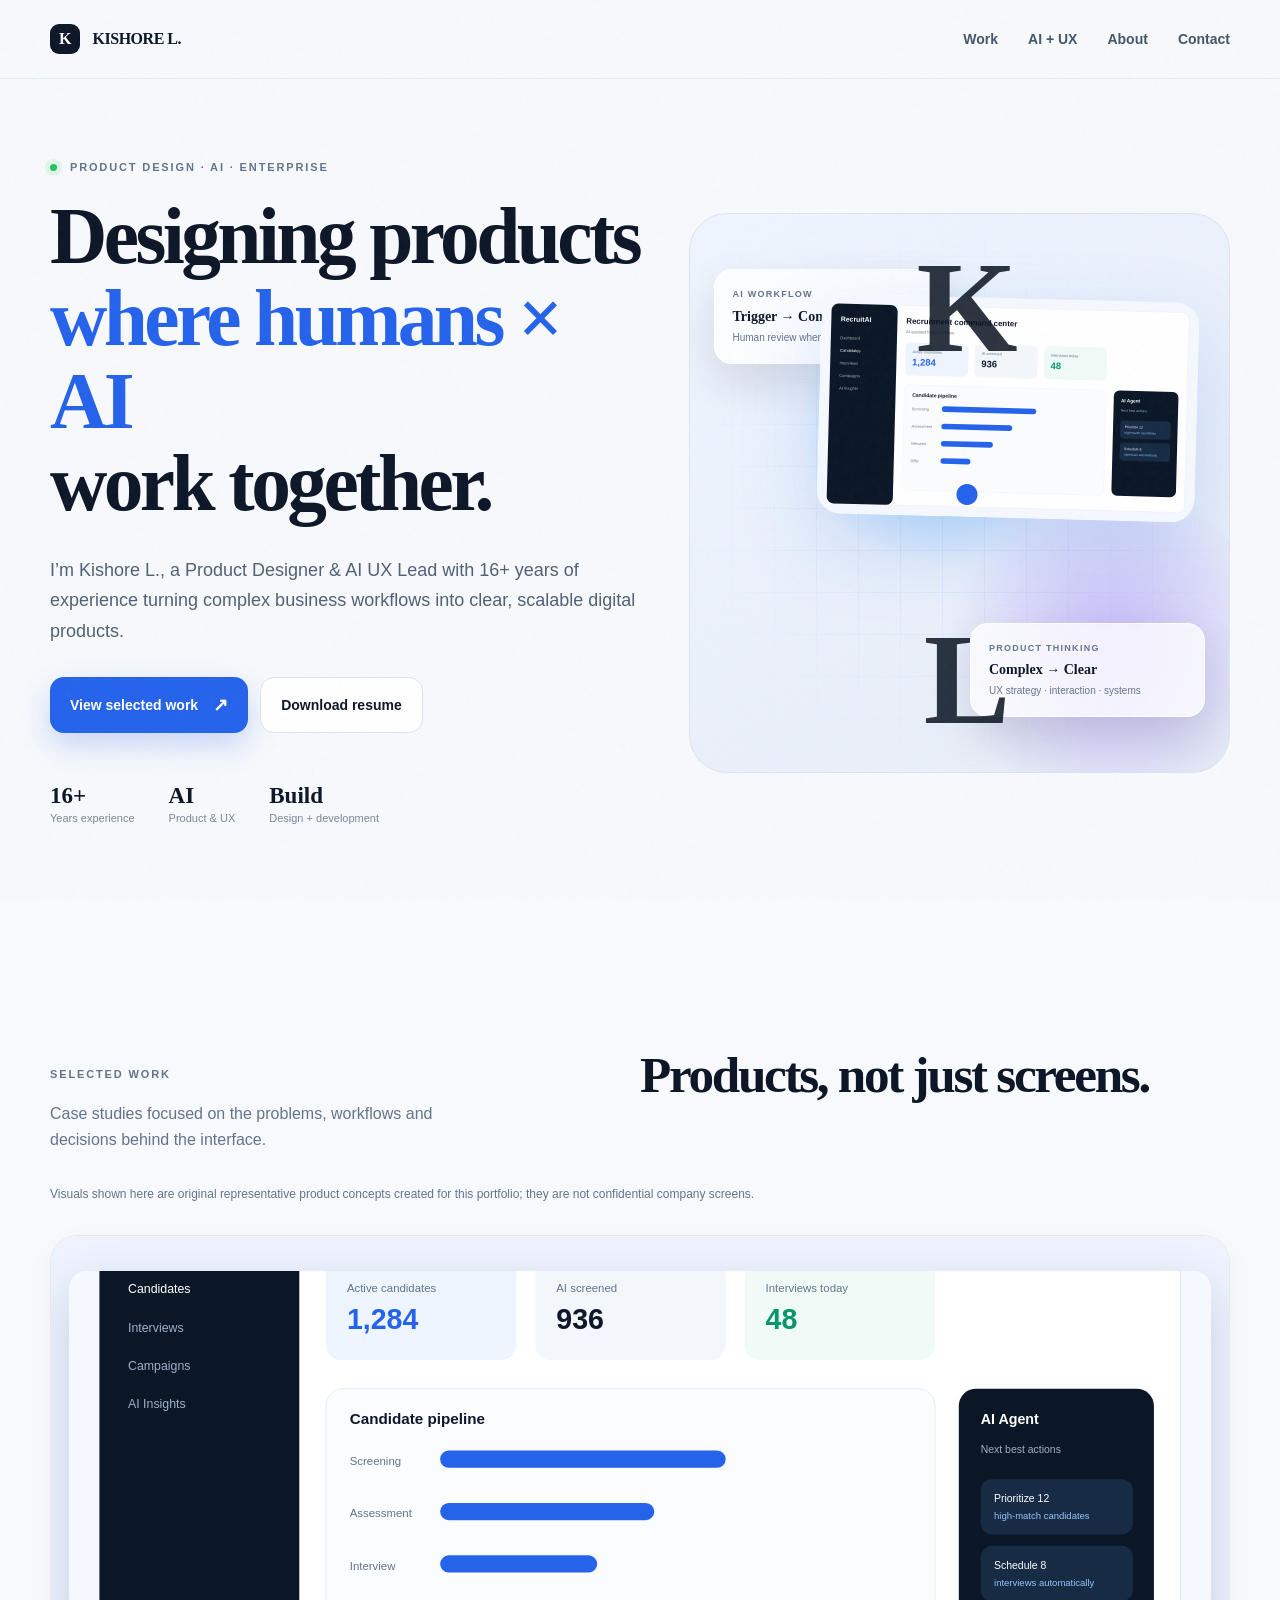
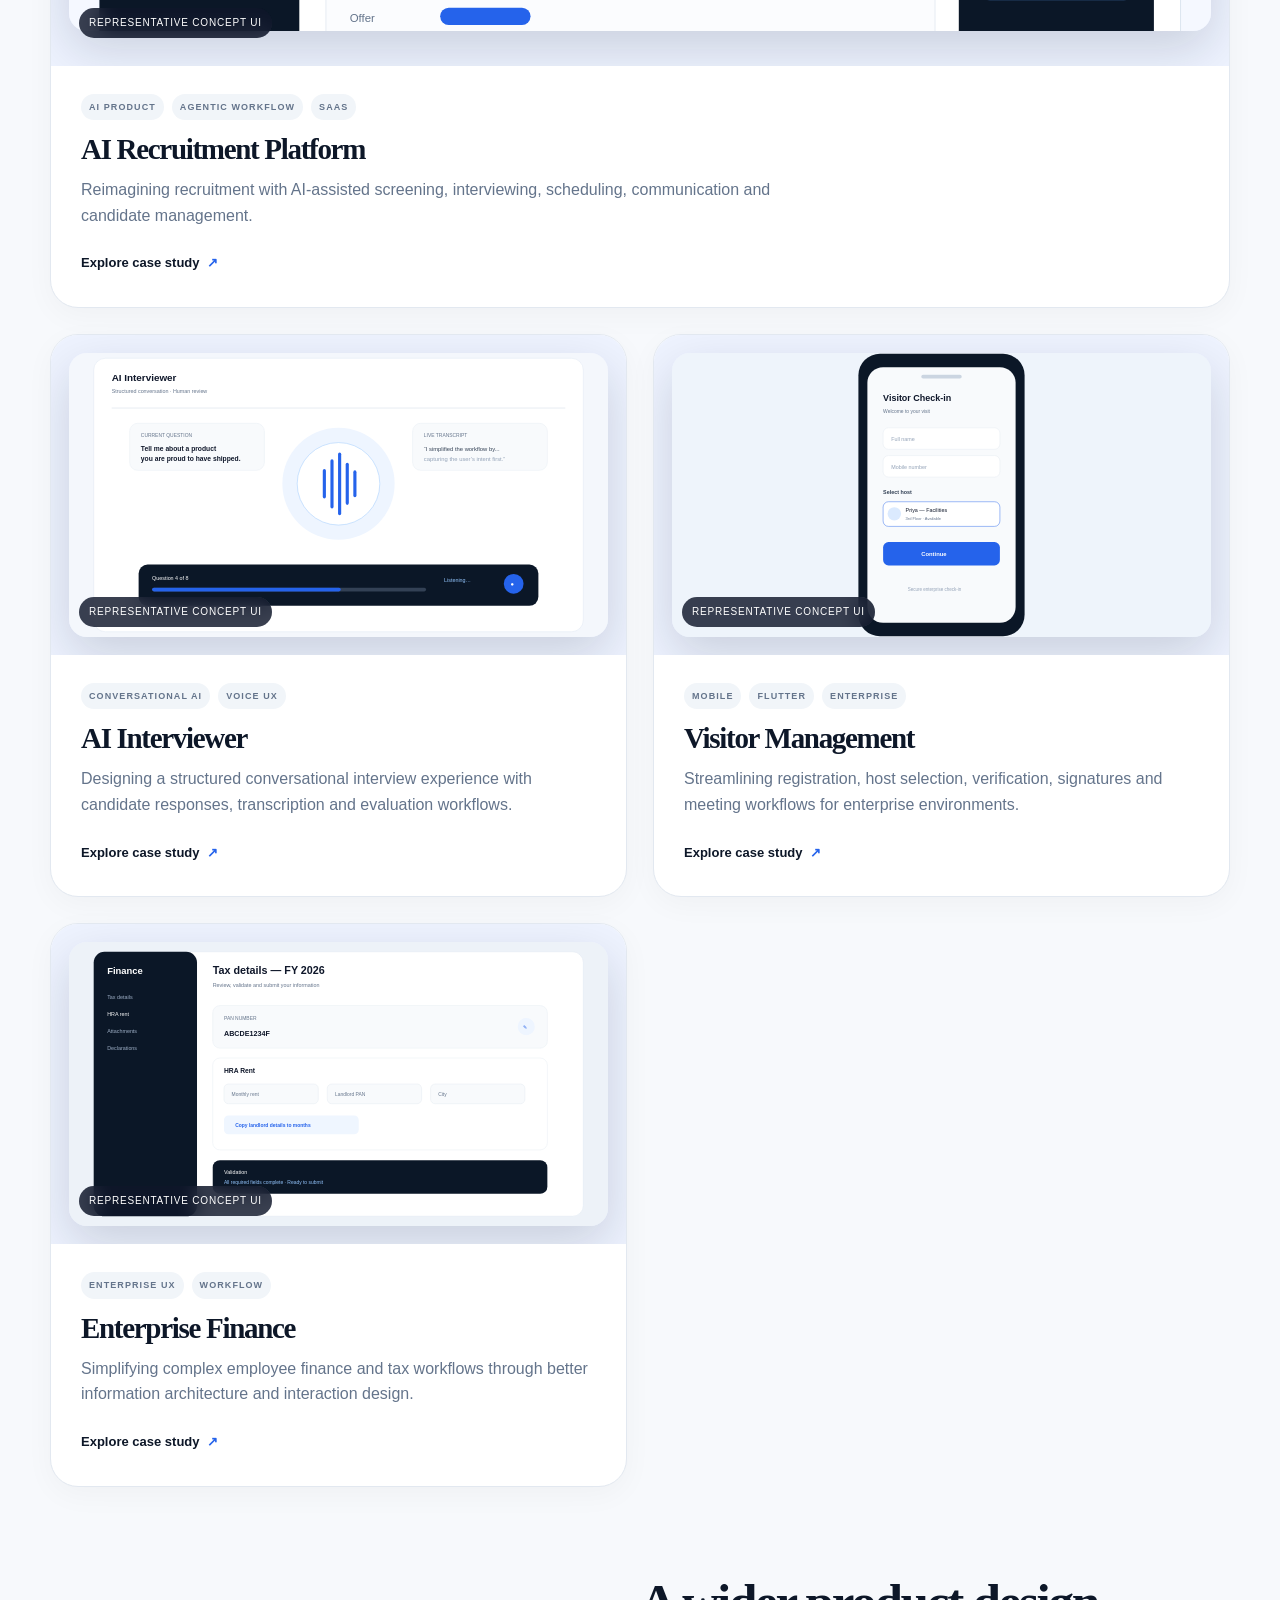
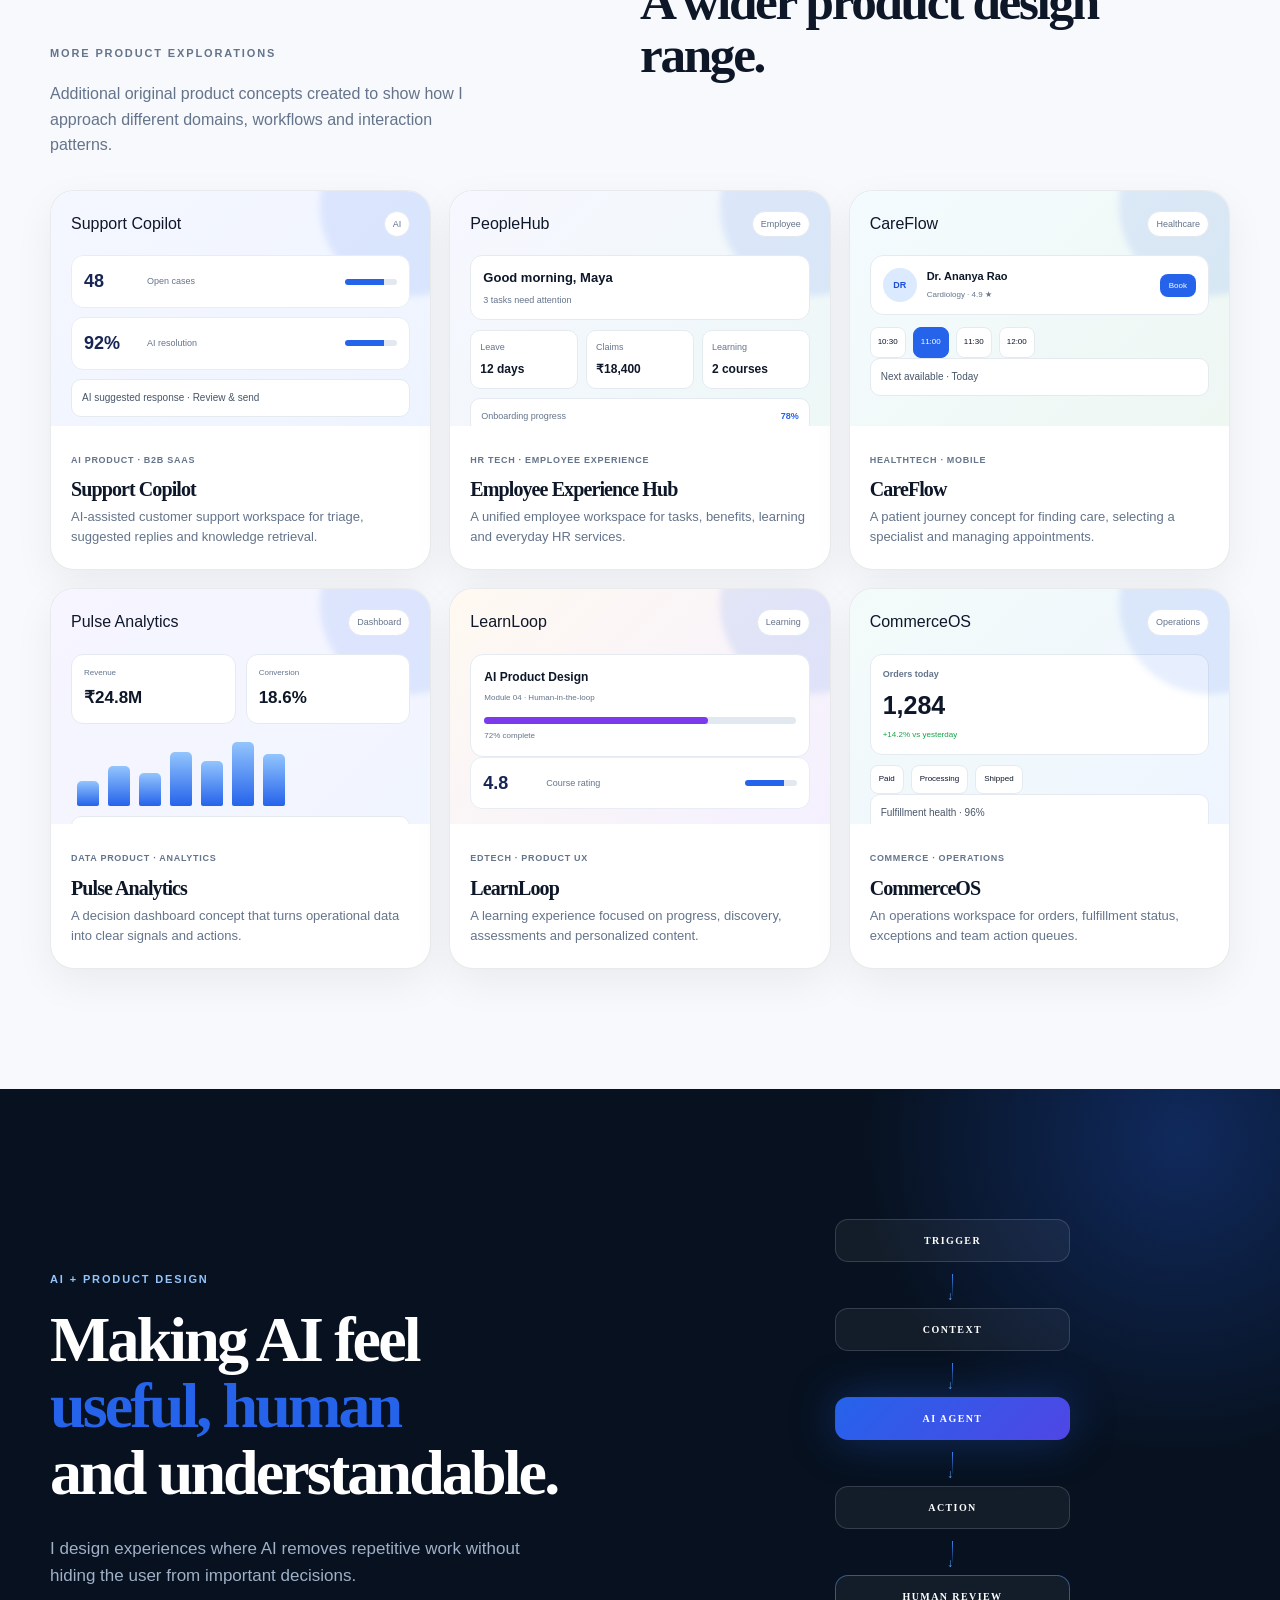
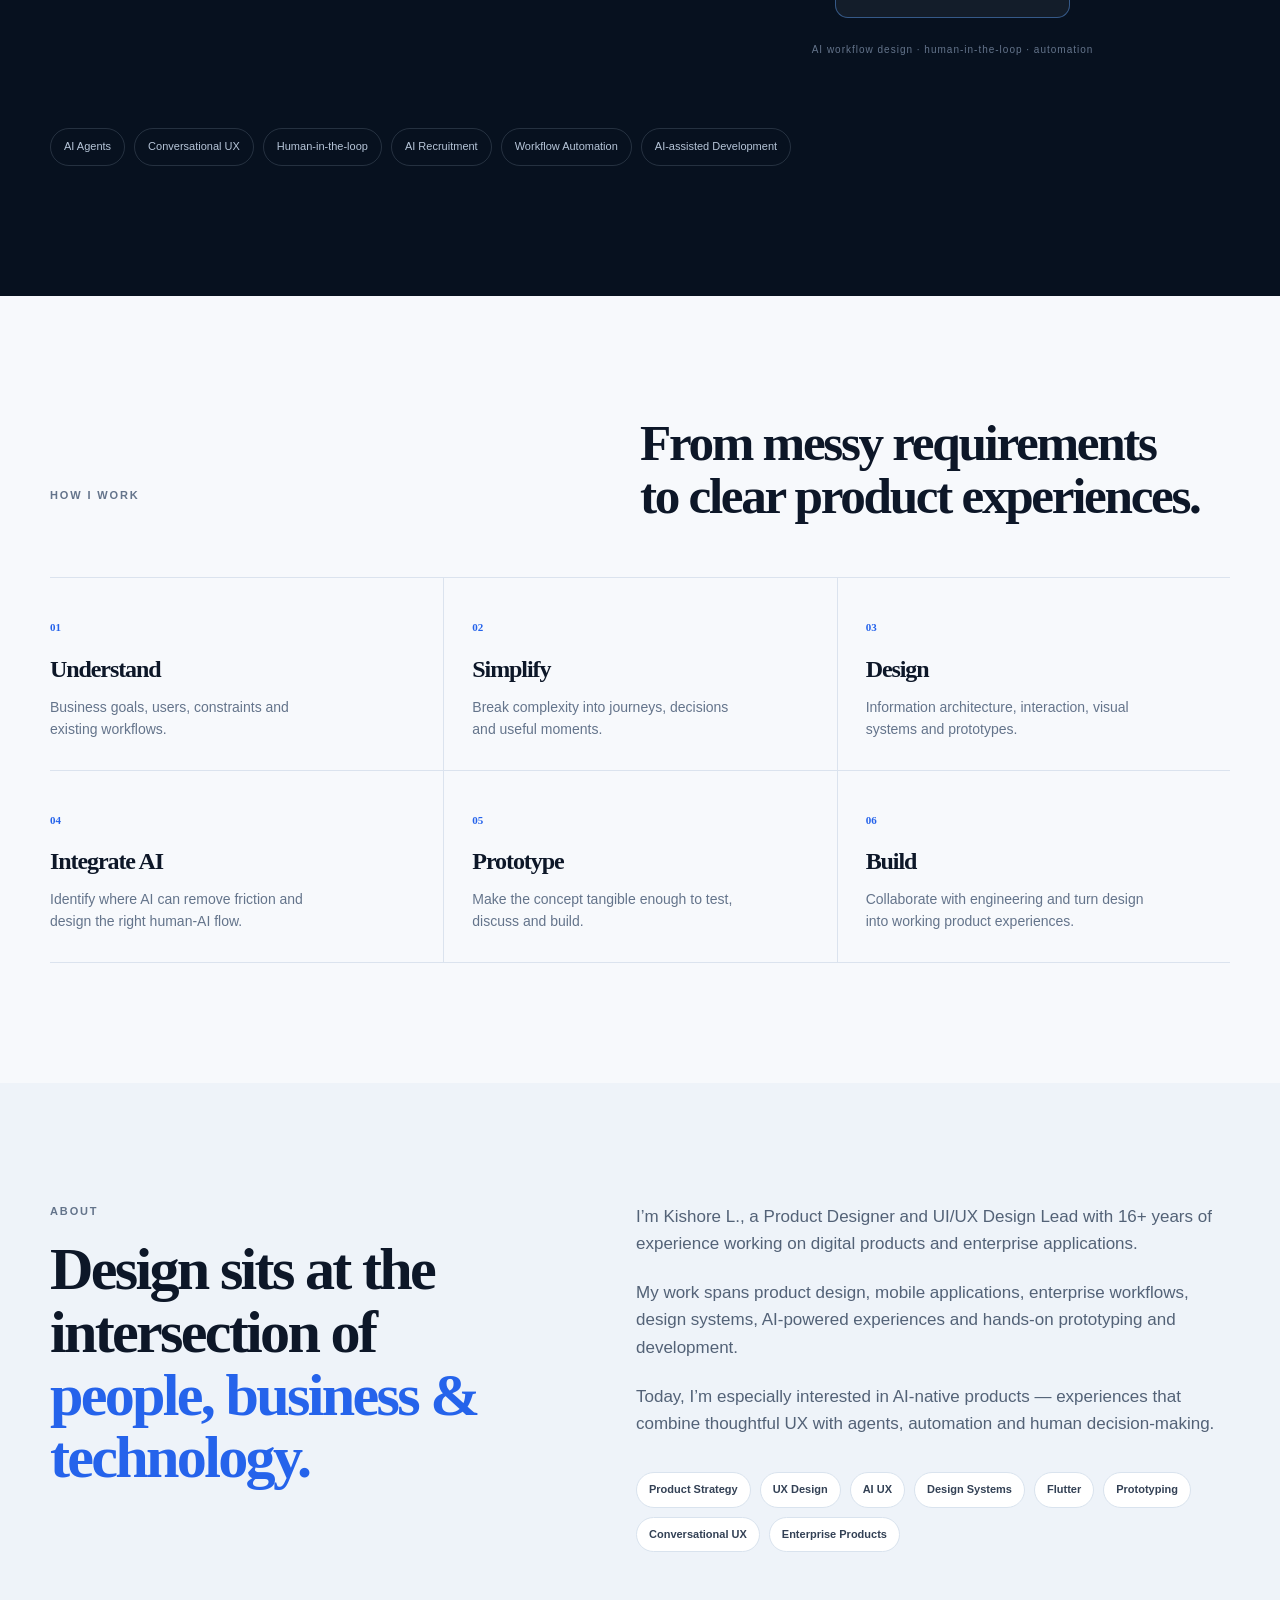
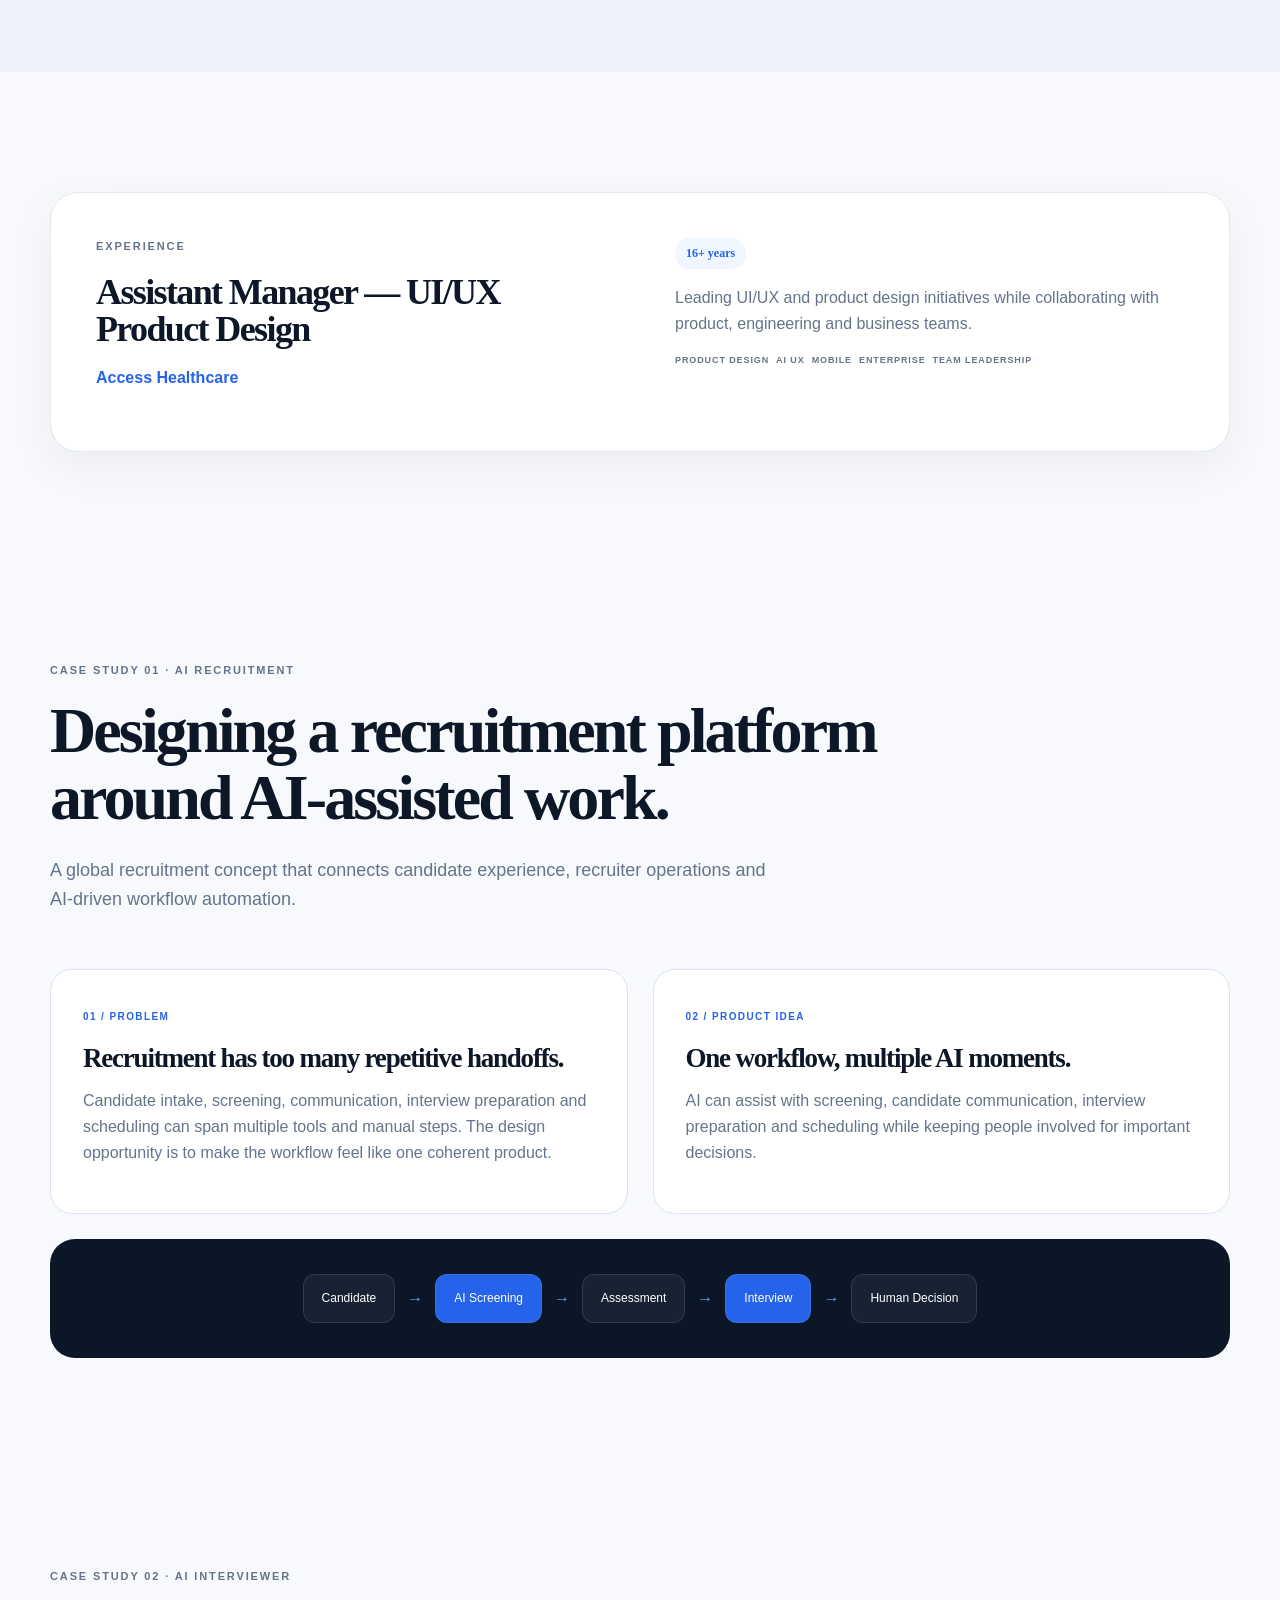
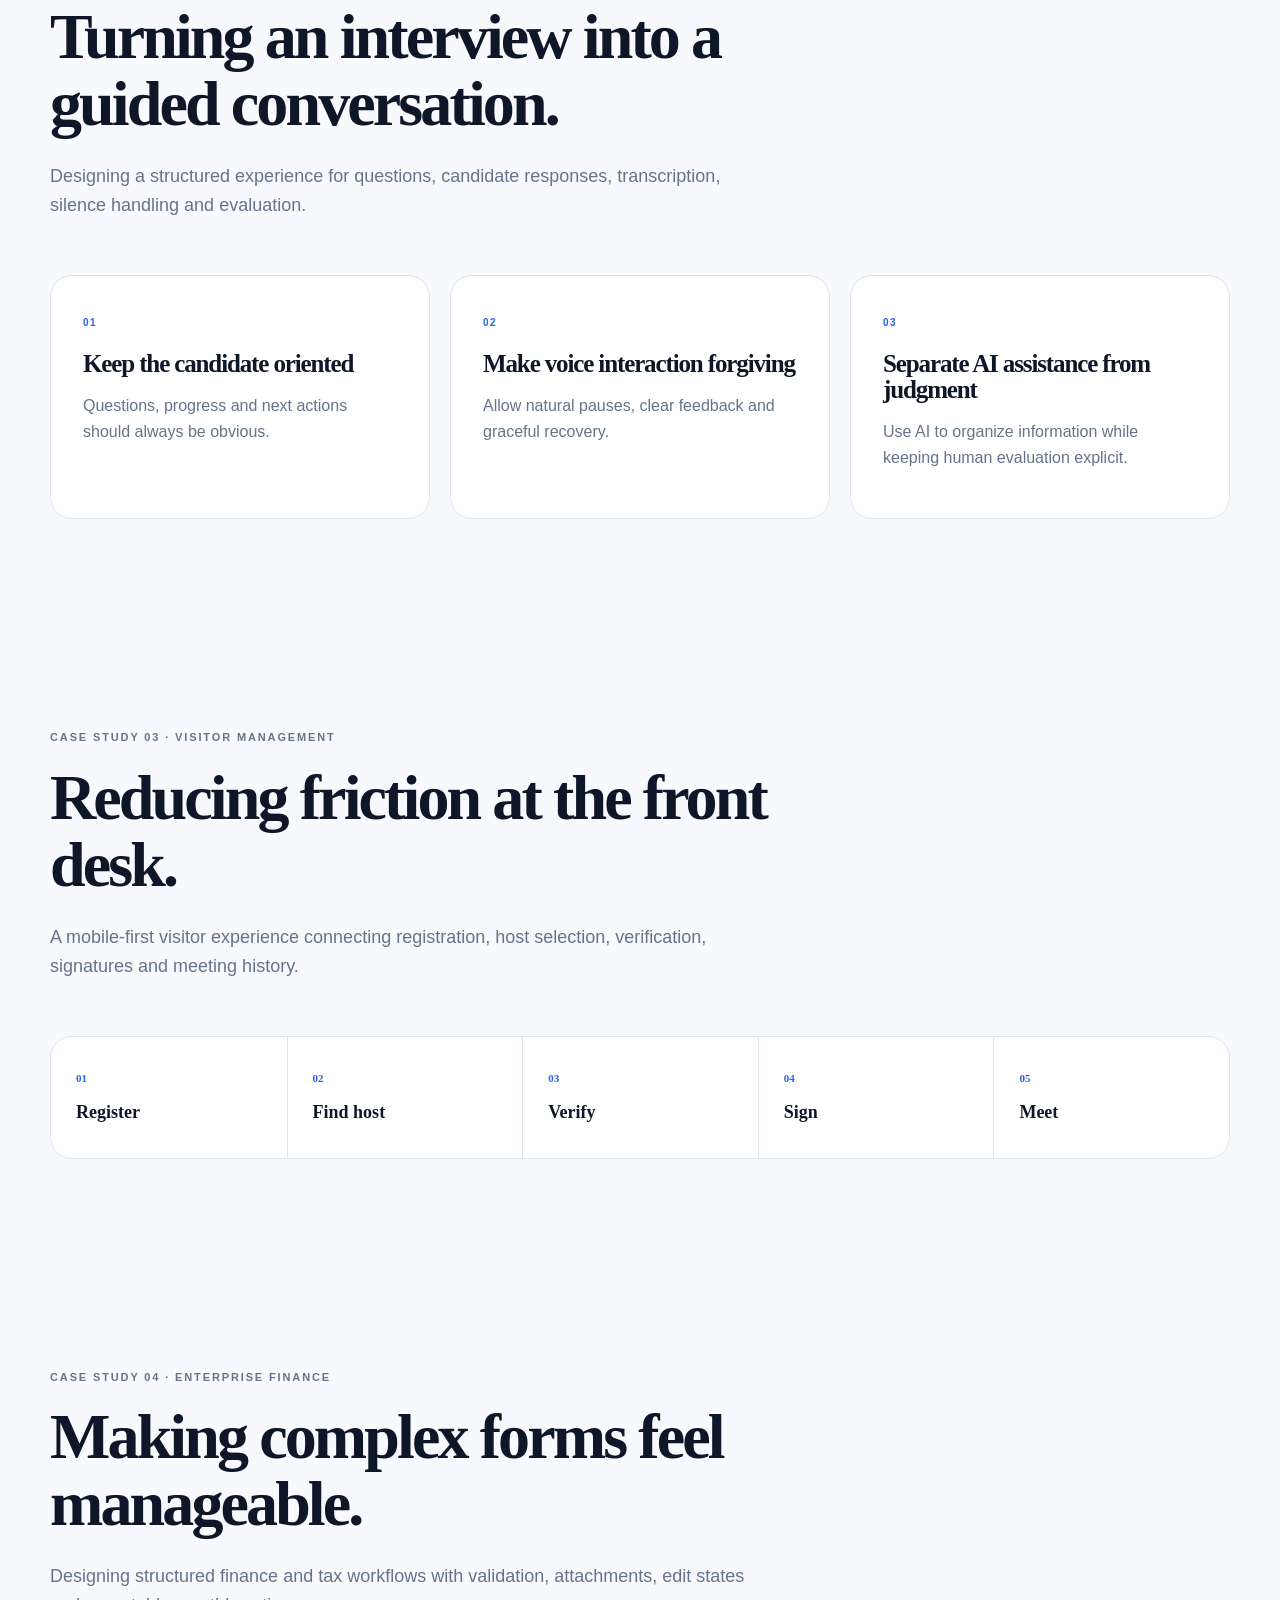
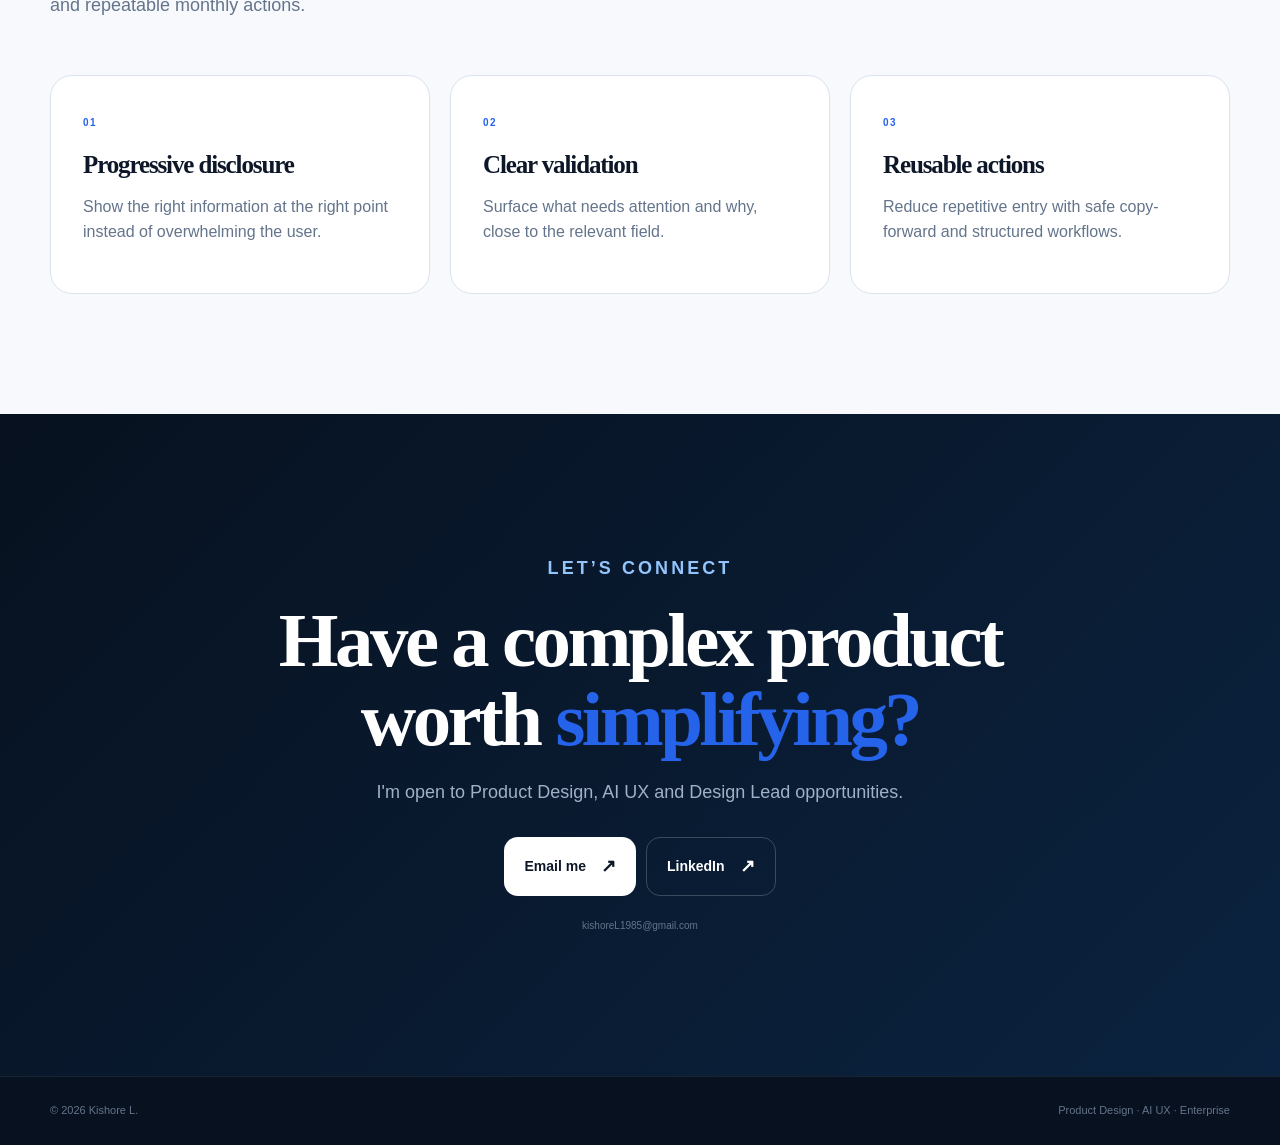
==== commit 37146308: "Update contact email and resume link" ====
--- a/index.html
+++ b/index.html
@@ -28,7 +28,7 @@
         <p class="eyebrow"><span class="dot"></span> PRODUCT DESIGN · AI · ENTERPRISE</p>
         <h1>Designing products<br><em>where humans × AI</em><br>work together.</h1>
         <p class="hero-text">I’m Kishore L., a Product Designer & AI UX Lead with 16+ years of experience turning complex business workflows into clear, scalable digital products.</p>
-        <div class="hero-actions"><a class="btn primary" href="#work">View selected work <span>↗</span></a><a class="btn ghost" href="resume.pdf" download>Download resume</a></div>
+        <div class="hero-actions"><a class="btn primary" href="#work">View selected work <span>↗</span></a><a class="btn ghost" href="resume.html" target="_blank">Download resume</a></div>
         <div class="hero-meta"><div><strong>16+</strong><span>Years experience</span></div><div><strong>AI</strong><span>Product & UX</span></div><div><strong>Build</strong><span>Design + development</span></div></div>
       </div>
       <div class="hero-art reveal delay-1" aria-hidden="true">
@@ -94,7 +94,7 @@
 
     <section class="case-study section container" id="case-finance"><div class="case-header reveal"><p class="eyebrow">CASE STUDY 04 · ENTERPRISE FINANCE</p><h2>Making complex forms feel manageable.</h2><p class="case-lead">Designing structured finance and tax workflows with validation, attachments, edit states and repeatable monthly actions.</p></div><div class="principles"><div class="principle reveal"><b>01</b><h3>Progressive disclosure</h3><p>Show the right information at the right point instead of overwhelming the user.</p></div><div class="principle reveal delay-1"><b>02</b><h3>Clear validation</h3><p>Surface what needs attention and why, close to the relevant field.</p></div><div class="principle reveal delay-2"><b>03</b><h3>Reusable actions</h3><p>Reduce repetitive entry with safe copy-forward and structured workflows.</p></div></div></section>
 
-    <section id="contact" class="contact section"><div class="container contact-inner reveal"><p class="eyebrow light">LET’S CONNECT</p><h2>Have a complex product<br>worth <em>simplifying?</em></h2><p>I'm open to Product Design, AI UX and Design Lead opportunities.</p><div class="contact-actions"><a class="btn light-btn" href="mailto:your.email@example.com">Email me <span>↗</span></a><a class="btn outline-light" href="https://www.linkedin.com/" target="_blank" rel="noreferrer">LinkedIn <span>↗</span></a></div><small>Replace the email and LinkedIn links with your real details before publishing.</small></div></section>
+    <section id="contact" class="contact section"><div class="container contact-inner reveal"><p class="eyebrow light">LET’S CONNECT</p><h2>Have a complex product<br>worth <em>simplifying?</em></h2><p>I'm open to Product Design, AI UX and Design Lead opportunities.</p><div class="contact-actions"><a class="btn light-btn" href="mailto:kishoreL1985@gmail.com">Email me <span>↗</span></a><a class="btn outline-light" href="https://www.linkedin.com/in/kishore-l-/" target="_blank" rel="noreferrer">LinkedIn <span>↗</span></a></div><small>kishoreL1985@gmail.com</small></div></section>
   </main>
 
   <footer class="footer"><div class="container"><span>© 2026 Kishore L.</span><span>Product Design · AI UX · Enterprise</span></div></footer>
